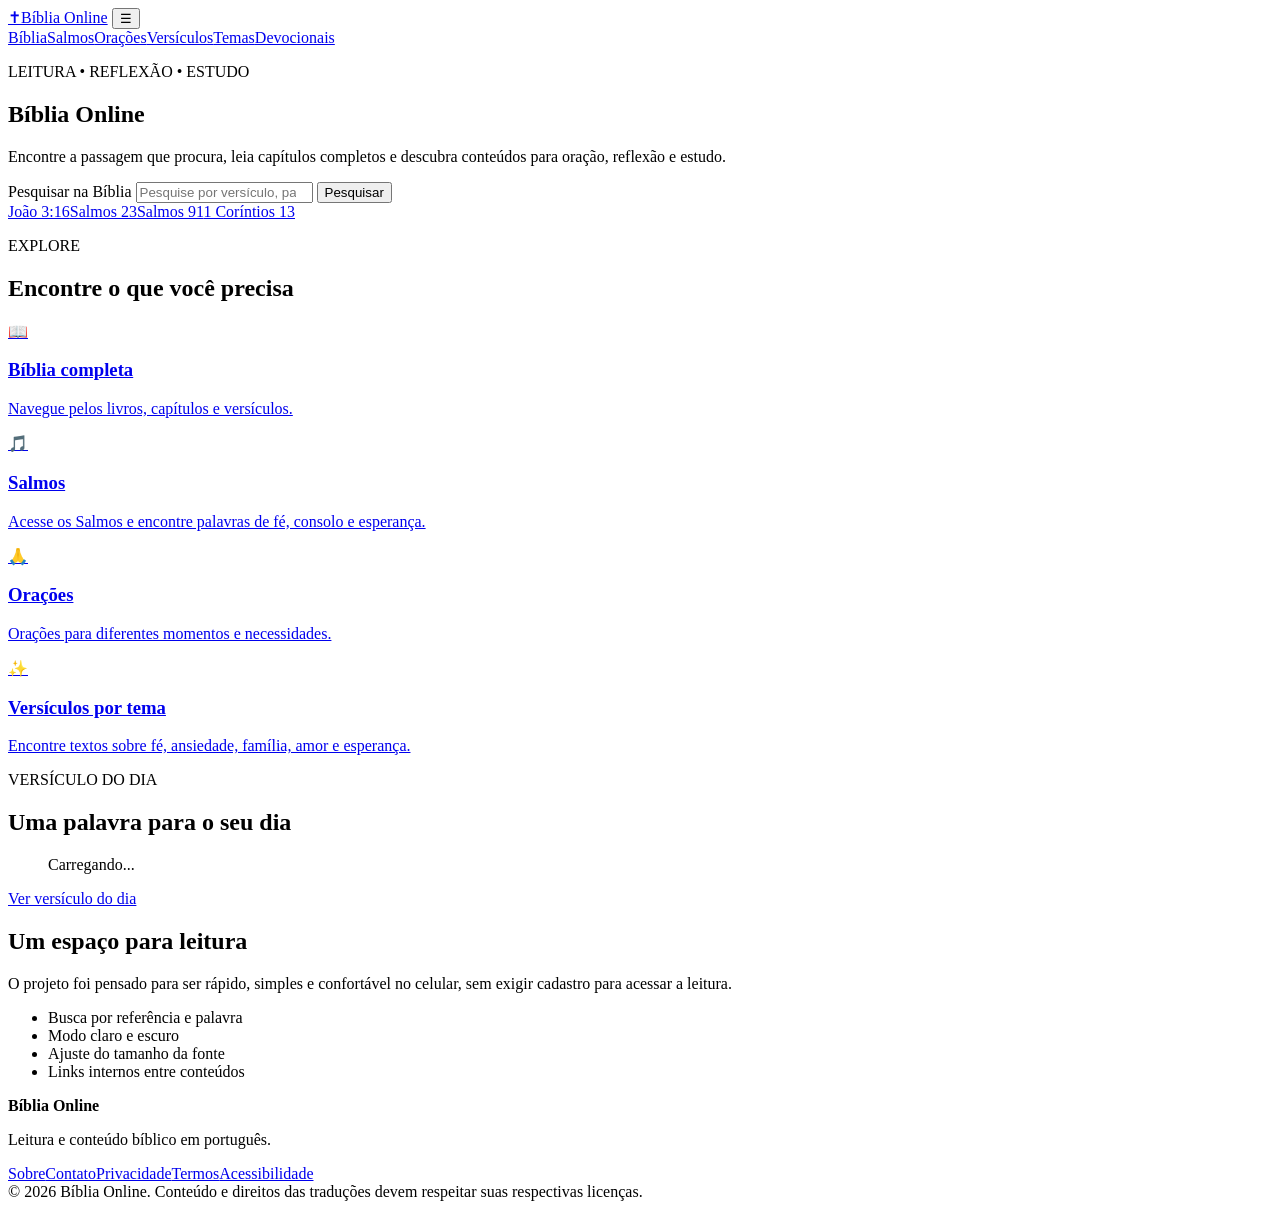
==== index.html @ 00a5a425 "feat: cria homepage otimizada para SEO" ====
<!doctype html>
<html lang="pt-BR">
<head>
  <meta charset="utf-8">
  <meta name="viewport" content="width=device-width, initial-scale=1">
  <title>Bíblia Online — Leia a Bíblia, Salmos, Orações e Versículos</title>
  <meta name="description" content="Bíblia Online gratuita em português: leia capítulos, encontre Salmos, pesquise versículos, faça buscas por temas e encontre orações e devocionais.">
  <meta name="robots" content="index,follow,max-image-preview:large">
  <link rel="canonical" href="https://biblia-online.netlify.app/">
  <meta property="og:type" content="website">
  <meta property="og:title" content="Bíblia Online">
  <meta property="og:description" content="Leia a Bíblia Online, encontre Salmos, versículos por tema, orações e estudos bíblicos.">
  <meta property="og:url" content="https://biblia-online.netlify.app/">
  <meta name="theme-color" content="#173b6d">
  <link rel="stylesheet" href="assets/css/style.css">
  <script type="application/ld+json">{
    "@context":"https://schema.org","@type":"WebSite","name":"Bíblia Online","url":"https://biblia-online.netlify.app/",
    "description":"Portal gratuito para leitura e estudo da Bíblia em português.",
    "potentialAction":{"@type":"SearchAction","target":"https://biblia-online.netlify.app/biblia.html?q={search_term_string}","query-input":"required name=search_term_string"}
  }</script>
</head>
<body>
<header class="site-header">
  <div class="container header-inner">
    <a class="brand" href="index.html"><span class="brand-mark">✝</span><span>Bíblia Online</span></a>
    <button class="menu-toggle" aria-label="Abrir menu">☰</button>
    <nav class="nav" aria-label="Navegação principal">
      <a href="biblia.html">Bíblia</a><a href="salmos.html">Salmos</a><a href="oracoes.html">Orações</a><a href="versiculos.html">Versículos</a><a href="temas.html">Temas</a><a href="devocionais.html">Devocionais</a>
    </nav>
  </div>
</header>
<main>
  <section class="hero">
    <div class="container hero-content">
      <p class="eyebrow">LEITURA • REFLEXÃO • ESTUDO</p>
      <h1>Bíblia Online</h1>
      <p class="hero-text">Encontre a passagem que procura, leia capítulos completos e descubra conteúdos para oração, reflexão e estudo.</p>
      <form class="search-box" action="biblia.html" method="get">
        <label class="sr-only" for="q">Pesquisar na Bíblia</label>
        <input id="q" name="q" type="search" placeholder="Pesquise por versículo, palavra ou referência..." autocomplete="off">
        <button type="submit">Pesquisar</button>
      </form>
      <div class="quick-links"><a href="biblia.html?ref=joao+3:16">João 3:16</a><a href="biblia.html?ref=salmos+23">Salmos 23</a><a href="biblia.html?ref=salmos+91">Salmos 91</a><a href="biblia.html?ref=1+corintios+13">1 Coríntios 13</a></div>
    </div>
  </section>
  <section class="container section">
    <div class="section-heading"><p class="eyebrow">EXPLORE</p><h2>Encontre o que você precisa</h2></div>
    <div class="cards">
      <a class="card" href="biblia.html"><span class="icon">📖</span><h3>Bíblia completa</h3><p>Navegue pelos livros, capítulos e versículos.</p></a>
      <a class="card" href="salmos.html"><span class="icon">🎵</span><h3>Salmos</h3><p>Acesse os Salmos e encontre palavras de fé, consolo e esperança.</p></a>
      <a class="card" href="oracoes.html"><span class="icon">🙏</span><h3>Orações</h3><p>Orações para diferentes momentos e necessidades.</p></a>
      <a class="card" href="versiculos.html"><span class="icon">✨</span><h3>Versículos por tema</h3><p>Encontre textos sobre fé, ansiedade, família, amor e esperança.</p></a>
    </div>
  </section>
  <section class="container section split">
    <div><p class="eyebrow">VERSÍCULO DO DIA</p><h2>Uma palavra para o seu dia</h2><blockquote id="daily-verse">Carregando...</blockquote><a class="button secondary" href="versiculo-do-dia.html">Ver versículo do dia</a></div>
    <div class="info-panel"><h2>Um espaço para leitura</h2><p>O projeto foi pensado para ser rápido, simples e confortável no celular, sem exigir cadastro para acessar a leitura.</p><ul><li>Busca por referência e palavra</li><li>Modo claro e escuro</li><li>Ajuste do tamanho da fonte</li><li>Links internos entre conteúdos</li></ul></div>
  </section>
</main>
<footer class="footer"><div class="container footer-grid"><div><strong>Bíblia Online</strong><p>Leitura e conteúdo bíblico em português.</p></div><div><a href="sobre.html">Sobre</a><a href="contato.html">Contato</a><a href="privacidade.html">Privacidade</a><a href="termos.html">Termos</a><a href="acessibilidade.html">Acessibilidade</a></div></div><div class="container footer-bottom">© 2026 Bíblia Online. Conteúdo e direitos das traduções devem respeitar suas respectivas licenças.</div></footer>
<script src="assets/js/app.js" defer></script>
</body></html>
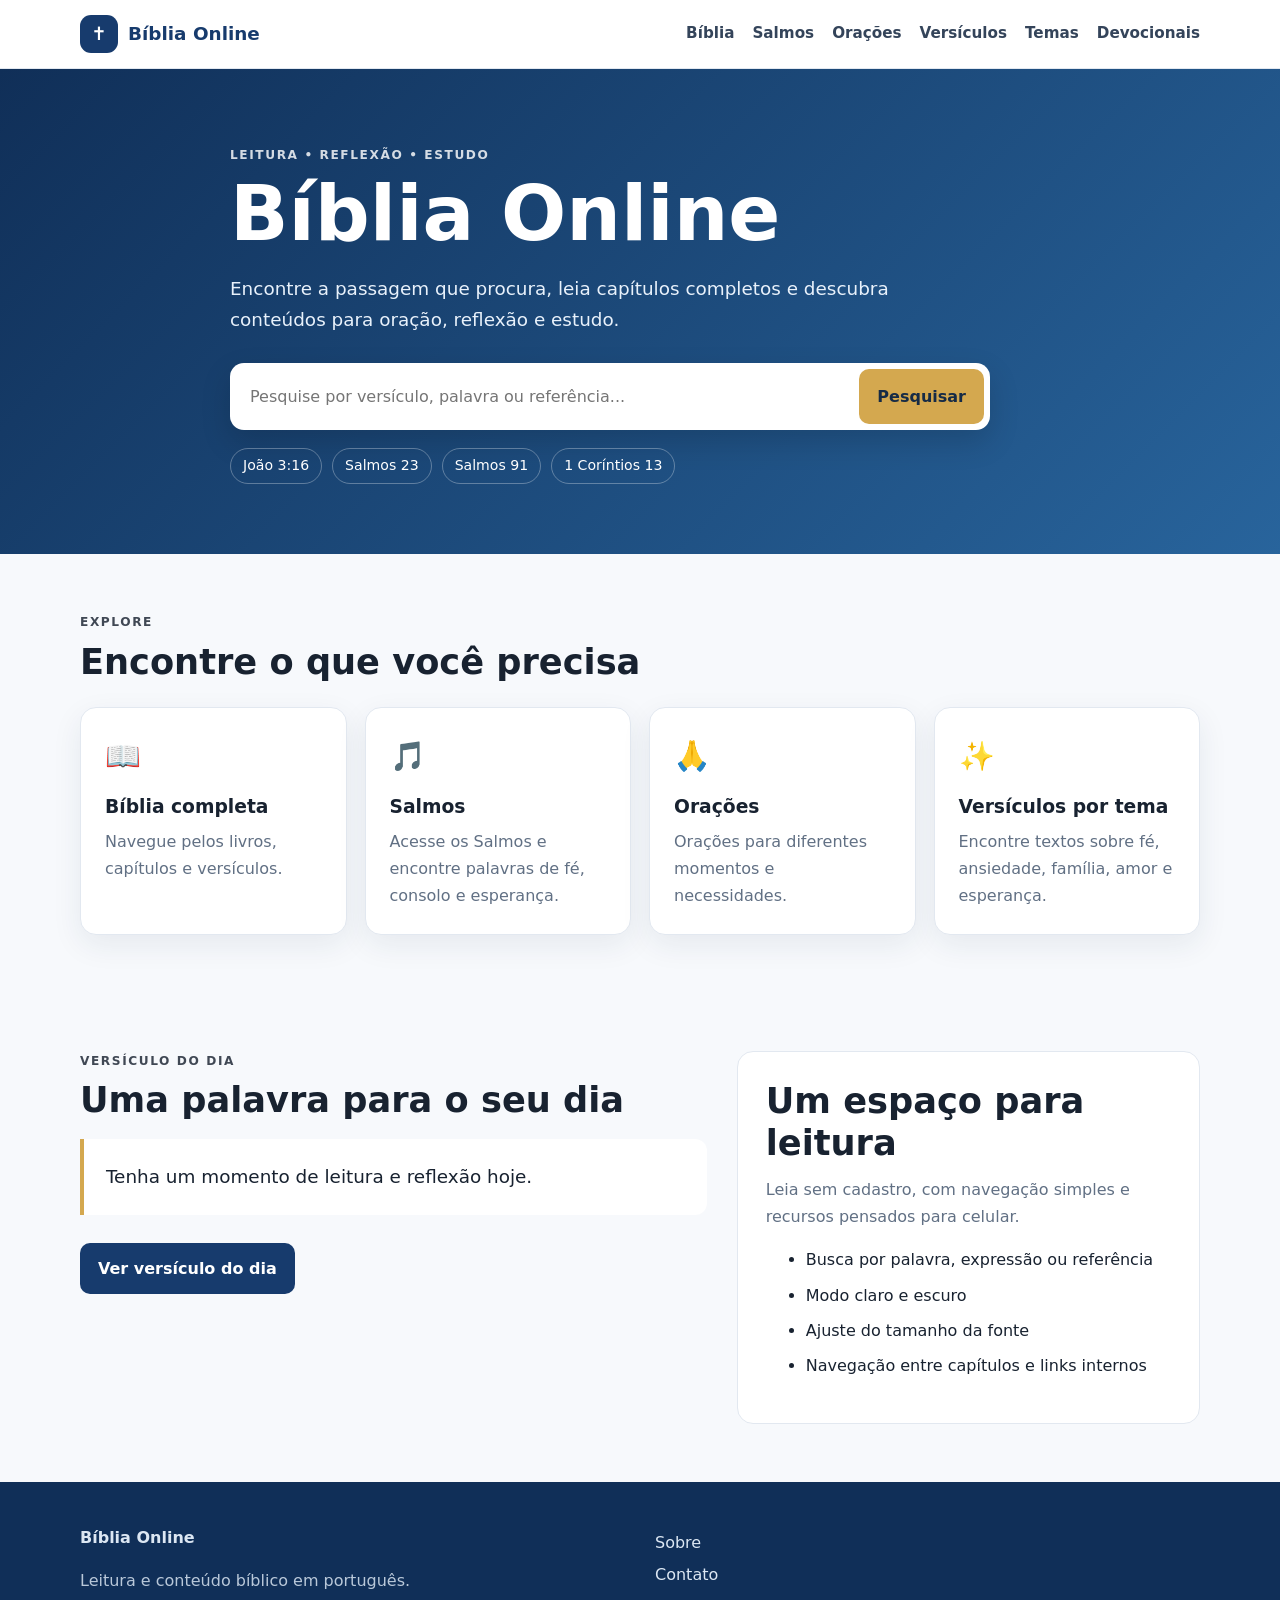
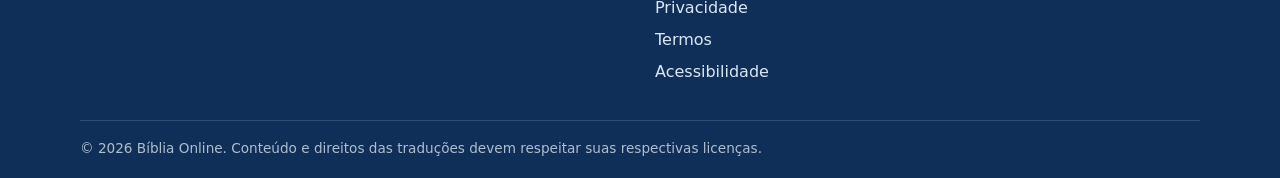
==== commit 150fec8a: "Corrige SEO da página inicial e domínio canônico" ====
--- a/index.html
+++ b/index.html
@@ -4,27 +4,23 @@
   <meta charset="utf-8">
   <meta name="viewport" content="width=device-width, initial-scale=1">
   <title>Bíblia Online — Leia a Bíblia, Salmos, Orações e Versículos</title>
-  <meta name="description" content="Bíblia Online gratuita em português: leia capítulos, encontre Salmos, pesquise versículos, faça buscas por temas e encontre orações e devocionais.">
+  <meta name="description" content="Bíblia Online gratuita em português: leia a Almeida 1911, encontre Salmos, pesquise versículos e explore orações, temas e devocionais.">
   <meta name="robots" content="index,follow,max-image-preview:large">
-  <link rel="canonical" href="https://biblia-online.netlify.app/">
+  <link rel="canonical" href="https://biblia-online.edonemanuelpreviatti2.workers.dev/">
   <meta property="og:type" content="website">
-  <meta property="og:title" content="Bíblia Online">
-  <meta property="og:description" content="Leia a Bíblia Online, encontre Salmos, versículos por tema, orações e estudos bíblicos.">
-  <meta property="og:url" content="https://biblia-online.netlify.app/">
+  <meta property="og:title" content="Bíblia Online — Leia a Bíblia, Salmos, Orações e Versículos">
+  <meta property="og:description" content="Leia a Bíblia Online, encontre Salmos, versículos por tema, orações e devocionais.">
+  <meta property="og:url" content="https://biblia-online.edonemanuelpreviatti2.workers.dev/">
   <meta name="theme-color" content="#173b6d">
   <link rel="stylesheet" href="assets/css/style.css">
-  <script type="application/ld+json">{
-    "@context":"https://schema.org","@type":"WebSite","name":"Bíblia Online","url":"https://biblia-online.netlify.app/",
-    "description":"Portal gratuito para leitura e estudo da Bíblia em português.",
-    "potentialAction":{"@type":"SearchAction","target":"https://biblia-online.netlify.app/biblia.html?q={search_term_string}","query-input":"required name=search_term_string"}
-  }</script>
+  <script type="application/ld+json">{"@context":"https://schema.org","@type":"WebSite","name":"Bíblia Online","url":"https://biblia-online.edonemanuelpreviatti2.workers.dev/","description":"Portal gratuito para leitura e estudo da Bíblia em português.","potentialAction":{"@type":"SearchAction","target":"https://biblia-online.edonemanuelpreviatti2.workers.dev/biblia.html?q={search_term_string}","query-input":"required name=search_term_string"}}</script>
 </head>
 <body>
 <header class="site-header">
   <div class="container header-inner">
-    <a class="brand" href="index.html"><span class="brand-mark">✝</span><span>Bíblia Online</span></a>
-    <button class="menu-toggle" aria-label="Abrir menu">☰</button>
-    <nav class="nav" aria-label="Navegação principal">
+    <a class="brand" href="index.html" aria-label="Bíblia Online - página inicial"><span class="brand-mark">✝</span><span>Bíblia Online</span></a>
+    <button class="menu-toggle" aria-label="Abrir menu" aria-expanded="false" aria-controls="main-nav">☰</button>
+    <nav id="main-nav" class="nav" aria-label="Navegação principal">
       <a href="biblia.html">Bíblia</a><a href="salmos.html">Salmos</a><a href="oracoes.html">Orações</a><a href="versiculos.html">Versículos</a><a href="temas.html">Temas</a><a href="devocionais.html">Devocionais</a>
     </nav>
   </div>
@@ -40,7 +36,7 @@
         <input id="q" name="q" type="search" placeholder="Pesquise por versículo, palavra ou referência..." autocomplete="off">
         <button type="submit">Pesquisar</button>
       </form>
-      <div class="quick-links"><a href="biblia.html?ref=joao+3:16">João 3:16</a><a href="biblia.html?ref=salmos+23">Salmos 23</a><a href="biblia.html?ref=salmos+91">Salmos 91</a><a href="biblia.html?ref=1+corintios+13">1 Coríntios 13</a></div>
+      <div class="quick-links" aria-label="Passagens populares"><a href="biblia.html?ref=João+3:16">João 3:16</a><a href="biblia.html?ref=Salmos+23">Salmos 23</a><a href="biblia.html?ref=Salmos+91">Salmos 91</a><a href="biblia.html?ref=1+Coríntios+13">1 Coríntios 13</a></div>
     </div>
   </section>
   <section class="container section">
@@ -54,9 +50,10 @@
   </section>
   <section class="container section split">
     <div><p class="eyebrow">VERSÍCULO DO DIA</p><h2>Uma palavra para o seu dia</h2><blockquote id="daily-verse">Carregando...</blockquote><a class="button secondary" href="versiculo-do-dia.html">Ver versículo do dia</a></div>
-    <div class="info-panel"><h2>Um espaço para leitura</h2><p>O projeto foi pensado para ser rápido, simples e confortável no celular, sem exigir cadastro para acessar a leitura.</p><ul><li>Busca por referência e palavra</li><li>Modo claro e escuro</li><li>Ajuste do tamanho da fonte</li><li>Links internos entre conteúdos</li></ul></div>
+    <div class="info-panel"><h2>Um espaço para leitura</h2><p>Leia sem cadastro, com navegação simples e recursos pensados para celular.</p><ul><li>Busca por palavra, expressão ou referência</li><li>Modo claro e escuro</li><li>Ajuste do tamanho da fonte</li><li>Navegação entre capítulos e links internos</li></ul></div>
   </section>
 </main>
 <footer class="footer"><div class="container footer-grid"><div><strong>Bíblia Online</strong><p>Leitura e conteúdo bíblico em português.</p></div><div><a href="sobre.html">Sobre</a><a href="contato.html">Contato</a><a href="privacidade.html">Privacidade</a><a href="termos.html">Termos</a><a href="acessibilidade.html">Acessibilidade</a></div></div><div class="container footer-bottom">© 2026 Bíblia Online. Conteúdo e direitos das traduções devem respeitar suas respectivas licenças.</div></footer>
 <script src="assets/js/app.js" defer></script>
-</body></html>+</body>
+</html>
--- a/assets/css/style.css
+++ b/assets/css/style.css
@@ -0,0 +1 @@
+:root{--primary:#173b6d;--primary-2:#285b95;--accent:#d4a84f;--bg:#f7f9fc;--surface:#fff;--text:#182230;--muted:#617084;--border:#e2e8f0;--shadow:0 10px 30px rgba(20,45,80,.08);--reader-size:1;font-family:system-ui,-apple-system,BlinkMacSystemFont,"Segoe UI",sans-serif}*{box-sizing:border-box}html{scroll-behavior:smooth}body{margin:0;background:var(--bg);color:var(--text);line-height:1.7}a{color:var(--primary-2);text-decoration:none}a:hover{text-decoration:underline}button,input,select{font:inherit}.container{width:min(1120px,calc(100% - 32px));margin:auto}.site-header{position:sticky;top:0;z-index:20;background:rgba(255,255,255,.96);border-bottom:1px solid var(--border);backdrop-filter:blur(10px)}.header-inner{min-height:68px;display:flex;align-items:center;justify-content:space-between;gap:24px}.brand{display:flex;align-items:center;gap:10px;font-weight:800;color:var(--primary);font-size:1.15rem}.brand:hover{text-decoration:none}.brand-mark{display:grid;place-items:center;width:38px;height:38px;border-radius:11px;background:var(--primary);color:#fff}.nav{display:flex;align-items:center;gap:18px;font-size:.95rem}.nav a{color:#34445a;font-weight:600}.menu-toggle{display:none;border:0;background:none;font-size:1.5rem;cursor:pointer}.hero{background:linear-gradient(135deg,#102f58,#28649c);color:#fff;padding:76px 0 70px}.hero-content{max-width:820px}.eyebrow{font-size:.76rem;letter-spacing:.13em;font-weight:800;margin:0 0 8px;opacity:.82}.hero h1{font-size:clamp(2.5rem,7vw,4.8rem);line-height:1.05;margin:0 0 18px}.hero-text{font-size:1.15rem;max-width:680px;color:#e8f1fb}.search-box{display:flex;max-width:760px;margin-top:28px;background:#fff;padding:6px;border-radius:14px;box-shadow:0 12px 30px rgba(0,0,0,.15)}.search-box input{flex:1;border:0;outline:0;padding:14px;font-size:1rem;min-width:0}.search-box button,.button{border:0;border-radius:10px;background:var(--accent);color:#162b46;font-weight:800;padding:12px 18px;cursor:pointer}.quick-links{display:flex;flex-wrap:wrap;gap:10px;margin-top:18px}.quick-links a{color:#fff;border:1px solid rgba(255,255,255,.3);border-radius:999px;padding:5px 12px;font-size:.88rem}.section{padding:58px 0}.section-heading{margin-bottom:24px}.section h2{font-size:clamp(1.6rem,3vw,2.2rem);line-height:1.2;margin:0 0 12px}.cards{display:grid;grid-template-columns:repeat(4,1fr);gap:18px}.card{background:var(--surface);border:1px solid var(--border);border-radius:16px;padding:24px;box-shadow:var(--shadow);color:var(--text);transition:transform .2s,box-shadow .2s}.card:hover{transform:translateY(-3px);text-decoration:none;box-shadow:0 14px 35px rgba(20,45,80,.12)}.icon{font-size:1.8rem}.card h3{margin:10px 0 5px}.card p,.info-panel p{color:var(--muted);margin:0}.split{display:grid;grid-template-columns:1.15fr .85fr;gap:30px;align-items:start}.split blockquote{margin:18px 0;padding:22px;border-left:4px solid var(--accent);background:var(--surface);border-radius:0 12px 12px 0;font-size:1.15rem}.button{display:inline-block;margin-top:10px}.button.secondary{background:var(--primary);color:#fff}.info-panel{background:var(--surface);border:1px solid var(--border);padding:28px;border-radius:16px}.info-panel li{margin:8px 0}.footer{background:#102f58;color:#dce7f3;padding:42px 0 18px}.footer a{display:block;color:#dce7f3;margin:5px 0}.footer-grid{display:grid;grid-template-columns:1fr 1fr;gap:30px}.footer p{color:#b9c8d9}.footer-bottom{border-top:1px solid rgba(255,255,255,.15);margin-top:30px;padding-top:16px;font-size:.85rem;color:#aebed0}.sr-only{position:absolute;width:1px;height:1px;padding:0;margin:-1px;overflow:hidden;clip:rect(0,0,0,0);white-space:nowrap;border:0}.reader{background:var(--surface);border:1px solid var(--border);border-radius:16px;padding:26px;box-shadow:var(--shadow);font-size:calc(1rem * var(--reader-size))}.reader-heading{display:flex;justify-content:space-between;align-items:flex-start;gap:20px}.reader-heading h2{margin-bottom:4px}.reader-actions{display:flex;gap:6px;flex-wrap:wrap}.small-button{border:1px solid var(--border);background:var(--surface);color:var(--text);border-radius:9px;padding:8px 10px;cursor:pointer}.reader-nav{display:flex;align-items:center;justify-content:space-between;gap:12px;margin:22px 0;padding:12px 0;border-top:1px solid var(--border);border-bottom:1px solid var(--border);font-weight:700}.reader-nav .button{margin:0;padding:8px 12px;font-size:.9rem}.verse{position:relative;padding:12px 34px 12px 0;margin:0;border-bottom:1px solid var(--border)}.verse-number{display:inline-flex;width:28px;height:28px;align-items:center;justify-content:center;border-radius:50%;background:#edf3fa;color:var(--primary);font-weight:800;font-size:.8rem;margin-right:8px}.copy-verse{position:absolute;right:0;top:13px;border:0;background:transparent;color:var(--muted);cursor:pointer;padding:4px}.copy-verse:hover{color:var(--primary)}.toolbar{display:flex;flex-wrap:wrap;gap:10px;margin:16px 0}.toolbar select,.toolbar input,.toolbar button{padding:10px;border:1px solid var(--border);border-radius:9px;background:var(--surface);color:var(--text)}.toolbar select{min-width:210px}.loading{color:var(--muted);padding:30px 0}.muted{color:var(--muted)}.notice{padding:14px 16px;border-radius:10px;background:#fff8e6;border:1px solid #f0d68c;color:#5c4a1b;margin:18px 0}.search-results{margin-top:4px}.search-result{display:block;background:var(--surface);border:1px solid var(--border);border-radius:12px;padding:14px 16px;margin:10px 0;color:var(--text)}.search-result:hover{text-decoration:none;border-color:var(--primary-2)}.search-result strong{display:block;color:var(--primary);margin-bottom:4px}.search-result span{display:block;color:var(--muted)}:focus-visible{outline:3px solid #d4a84f;outline-offset:2px}.dark{--bg:#101722;--surface:#182331;--text:#e8edf4;--muted:#aebaca;--border:#2c3a4b;--primary:#83b5ef;--primary-2:#9bc7fa;--shadow:0 10px 30px rgba(0,0,0,.25)}.dark .site-header{background:rgba(16,23,34,.96)}.dark .nav a{color:#dbe6f3}.dark .brand{color:#9bc7fa}.dark .split blockquote{background:var(--surface)}.dark .verse-number{background:#26384c;color:#b9d7f8}.dark .notice{background:#332d1d;border-color:#66552c;color:#f1dda2}@media(max-width:850px){.cards{grid-template-columns:repeat(2,1fr)}.split{grid-template-columns:1fr}.nav{display:none}.menu-toggle{display:block}.nav.open{position:absolute;left:0;right:0;top:68px;display:flex;flex-direction:column;align-items:stretch;background:var(--surface);padding:14px 20px;border-bottom:1px solid var(--border)}.nav.open a{padding:8px}.header-inner{position:relative}.reader-heading{flex-direction:column}.reader-actions{width:100%}}@media(max-width:520px){.cards{grid-template-columns:1fr}.search-box{flex-direction:column;background:transparent;padding:0;gap:8px}.search-box input,.search-box button{border-radius:10px}.hero{padding:55px 0}.section{padding:42px 0}.footer-grid{grid-template-columns:1fr}.reader{padding:18px}.reader-nav{font-size:.85rem}.reader-nav .button{padding:7px 9px}.toolbar select,.toolbar input,.toolbar button{width:100%}}
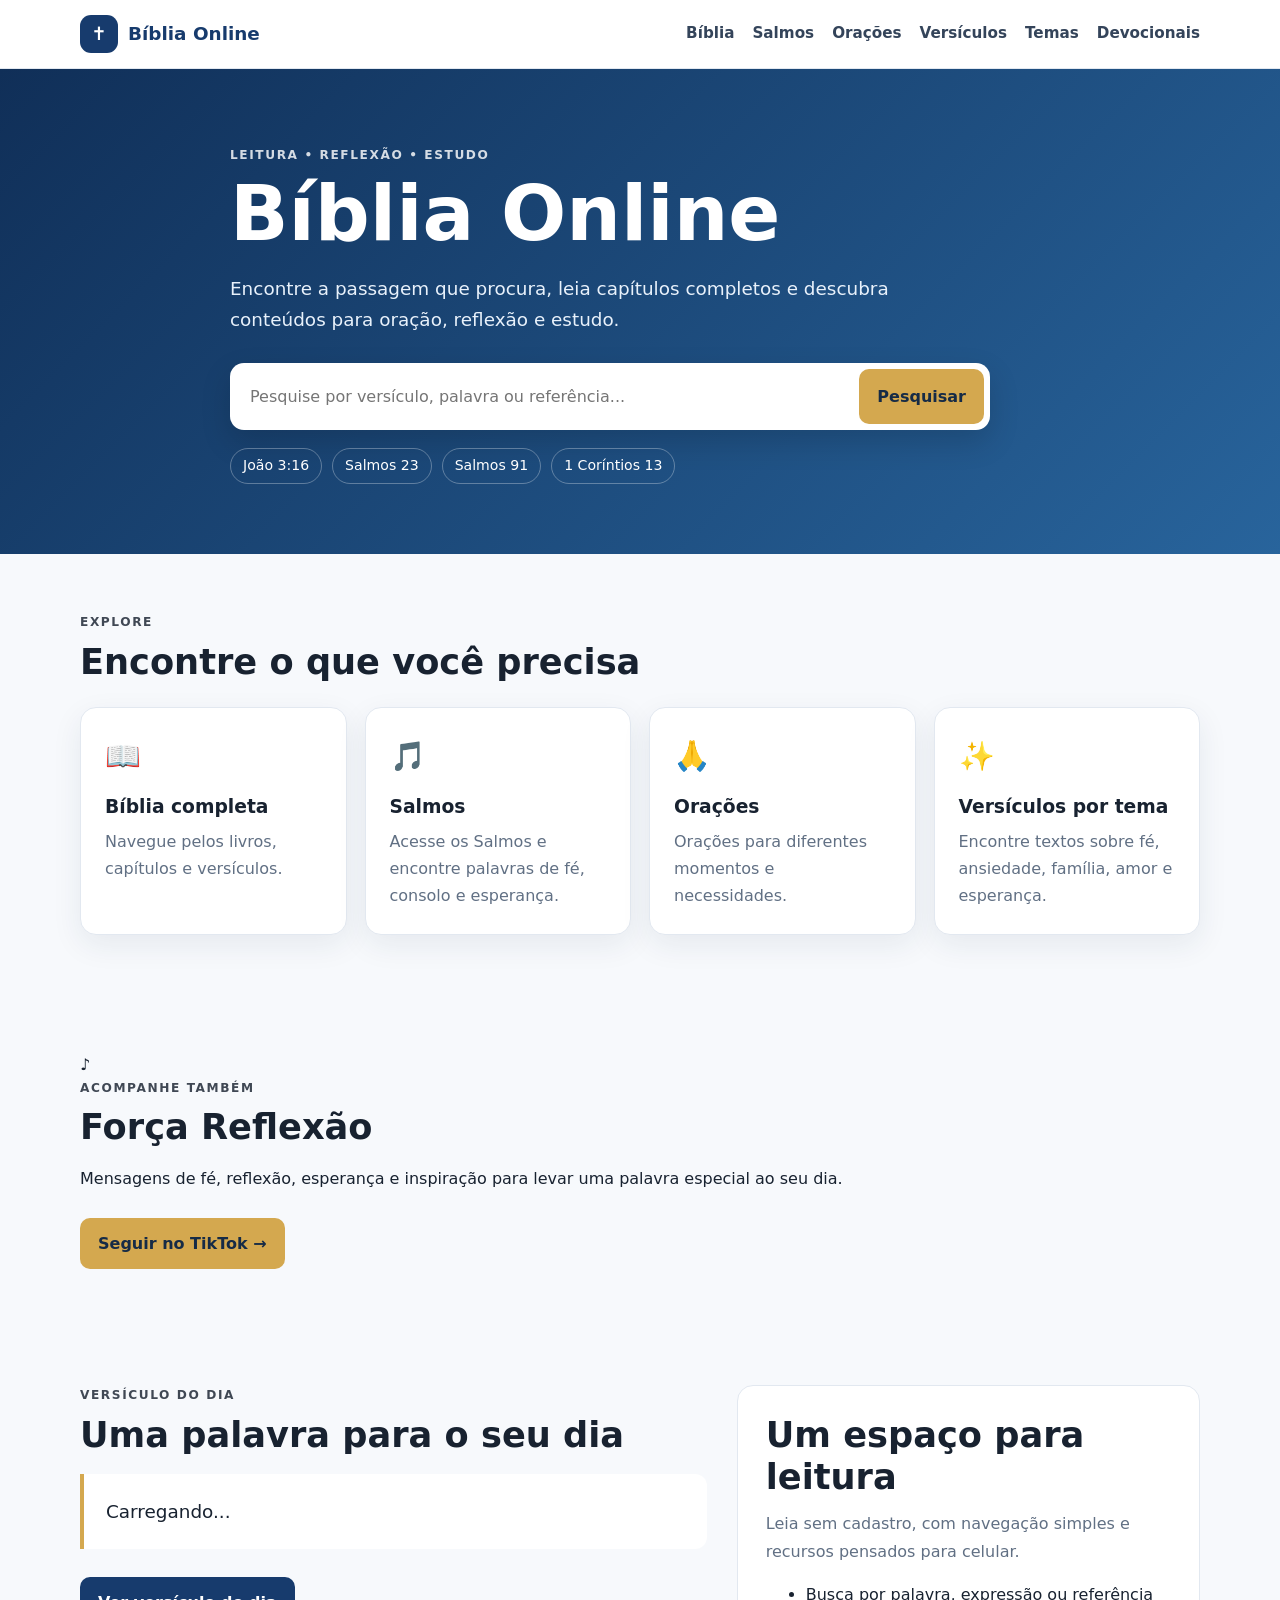
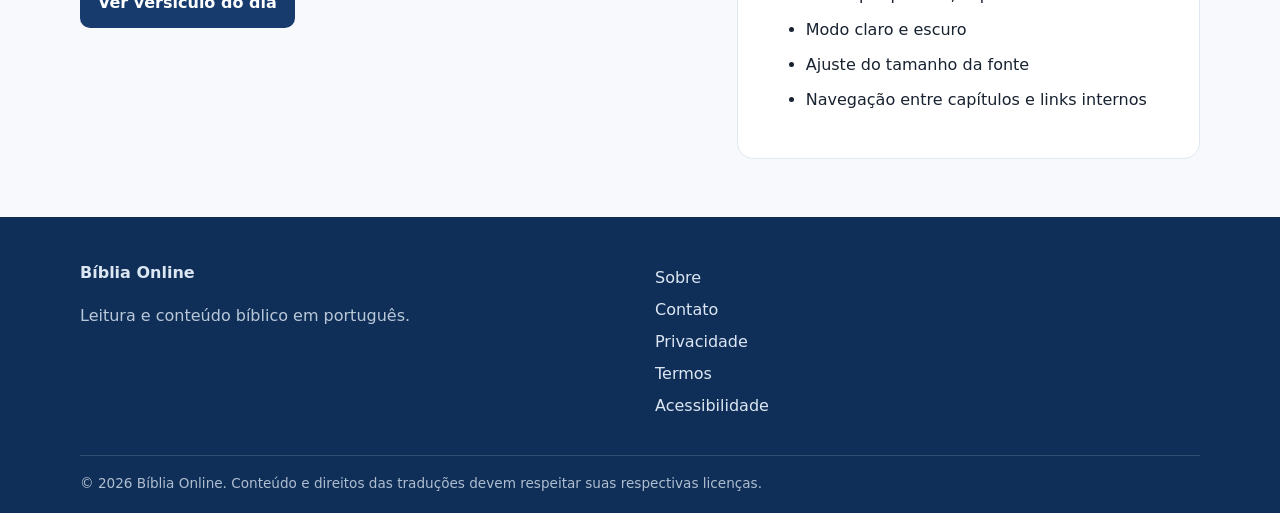
==== commit 810132a6: "Adicionar chamada para o canal Força Reflexão na página inicial" ====
--- a/index.html
+++ b/index.html
@@ -48,6 +48,17 @@
       <a class="card" href="versiculos.html"><span class="icon">✨</span><h3>Versículos por tema</h3><p>Encontre textos sobre fé, ansiedade, família, amor e esperança.</p></a>
     </div>
   </section>
+  <section class="container section social-callout" aria-labelledby="forca-reflexao-title">
+    <div class="social-callout-content">
+      <div class="social-icon" aria-hidden="true">♪</div>
+      <div>
+        <p class="eyebrow">ACOMPANHE TAMBÉM</p>
+        <h2 id="forca-reflexao-title">Força Reflexão</h2>
+        <p>Mensagens de fé, reflexão, esperança e inspiração para levar uma palavra especial ao seu dia.</p>
+      </div>
+      <a class="button social-button" href="https://www.tiktok.com/@forcareflexao?_r=1&_t=ZS-99o1wGjsvrw" target="_blank" rel="noopener noreferrer" aria-label="Abrir o TikTok do Força Reflexão">Seguir no TikTok →</a>
+    </div>
+  </section>
   <section class="container section split">
     <div><p class="eyebrow">VERSÍCULO DO DIA</p><h2>Uma palavra para o seu dia</h2><blockquote id="daily-verse">Carregando...</blockquote><a class="button secondary" href="versiculo-do-dia.html">Ver versículo do dia</a></div>
     <div class="info-panel"><h2>Um espaço para leitura</h2><p>Leia sem cadastro, com navegação simples e recursos pensados para celular.</p><ul><li>Busca por palavra, expressão ou referência</li><li>Modo claro e escuro</li><li>Ajuste do tamanho da fonte</li><li>Navegação entre capítulos e links internos</li></ul></div>
--- a/assets/css/style.css
+++ b/assets/css/style.css
@@ -1 +1 @@
-:root{--primary:#173b6d;--primary-2:#285b95;--accent:#d4a84f;--bg:#f7f9fc;--surface:#fff;--text:#182230;--muted:#617084;--border:#e2e8f0;--shadow:0 10px 30px rgba(20,45,80,.08);--reader-size:1;font-family:system-ui,-apple-system,BlinkMacSystemFont,"Segoe UI",sans-serif}*{box-sizing:border-box}html{scroll-behavior:smooth}body{margin:0;background:var(--bg);color:var(--text);line-height:1.7}a{color:var(--primary-2);text-decoration:none}a:hover{text-decoration:underline}button,input,select{font:inherit}.container{width:min(1120px,calc(100% - 32px));margin:auto}.site-header{position:sticky;top:0;z-index:20;background:rgba(255,255,255,.96);border-bottom:1px solid var(--border);backdrop-filter:blur(10px)}.header-inner{min-height:68px;display:flex;align-items:center;justify-content:space-between;gap:24px}.brand{display:flex;align-items:center;gap:10px;font-weight:800;color:var(--primary);font-size:1.15rem}.brand:hover{text-decoration:none}.brand-mark{display:grid;place-items:center;width:38px;height:38px;border-radius:11px;background:var(--primary);color:#fff}.nav{display:flex;align-items:center;gap:18px;font-size:.95rem}.nav a{color:#34445a;font-weight:600}.menu-toggle{display:none;border:0;background:none;font-size:1.5rem;cursor:pointer}.hero{background:linear-gradient(135deg,#102f58,#28649c);color:#fff;padding:76px 0 70px}.hero-content{max-width:820px}.eyebrow{font-size:.76rem;letter-spacing:.13em;font-weight:800;margin:0 0 8px;opacity:.82}.hero h1{font-size:clamp(2.5rem,7vw,4.8rem);line-height:1.05;margin:0 0 18px}.hero-text{font-size:1.15rem;max-width:680px;color:#e8f1fb}.search-box{display:flex;max-width:760px;margin-top:28px;background:#fff;padding:6px;border-radius:14px;box-shadow:0 12px 30px rgba(0,0,0,.15)}.search-box input{flex:1;border:0;outline:0;padding:14px;font-size:1rem;min-width:0}.search-box button,.button{border:0;border-radius:10px;background:var(--accent);color:#162b46;font-weight:800;padding:12px 18px;cursor:pointer}.quick-links{display:flex;flex-wrap:wrap;gap:10px;margin-top:18px}.quick-links a{color:#fff;border:1px solid rgba(255,255,255,.3);border-radius:999px;padding:5px 12px;font-size:.88rem}.section{padding:58px 0}.section-heading{margin-bottom:24px}.section h2{font-size:clamp(1.6rem,3vw,2.2rem);line-height:1.2;margin:0 0 12px}.cards{display:grid;grid-template-columns:repeat(4,1fr);gap:18px}.card{background:var(--surface);border:1px solid var(--border);border-radius:16px;padding:24px;box-shadow:var(--shadow);color:var(--text);transition:transform .2s,box-shadow .2s}.card:hover{transform:translateY(-3px);text-decoration:none;box-shadow:0 14px 35px rgba(20,45,80,.12)}.icon{font-size:1.8rem}.card h3{margin:10px 0 5px}.card p,.info-panel p{color:var(--muted);margin:0}.split{display:grid;grid-template-columns:1.15fr .85fr;gap:30px;align-items:start}.split blockquote{margin:18px 0;padding:22px;border-left:4px solid var(--accent);background:var(--surface);border-radius:0 12px 12px 0;font-size:1.15rem}.button{display:inline-block;margin-top:10px}.button.secondary{background:var(--primary);color:#fff}.info-panel{background:var(--surface);border:1px solid var(--border);padding:28px;border-radius:16px}.info-panel li{margin:8px 0}.footer{background:#102f58;color:#dce7f3;padding:42px 0 18px}.footer a{display:block;color:#dce7f3;margin:5px 0}.footer-grid{display:grid;grid-template-columns:1fr 1fr;gap:30px}.footer p{color:#b9c8d9}.footer-bottom{border-top:1px solid rgba(255,255,255,.15);margin-top:30px;padding-top:16px;font-size:.85rem;color:#aebed0}.sr-only{position:absolute;width:1px;height:1px;padding:0;margin:-1px;overflow:hidden;clip:rect(0,0,0,0);white-space:nowrap;border:0}.reader{background:var(--surface);border:1px solid var(--border);border-radius:16px;padding:26px;box-shadow:var(--shadow);font-size:calc(1rem * var(--reader-size))}.reader-heading{display:flex;justify-content:space-between;align-items:flex-start;gap:20px}.reader-heading h2{margin-bottom:4px}.reader-actions{display:flex;gap:6px;flex-wrap:wrap}.small-button{border:1px solid var(--border);background:var(--surface);color:var(--text);border-radius:9px;padding:8px 10px;cursor:pointer}.reader-nav{display:flex;align-items:center;justify-content:space-between;gap:12px;margin:22px 0;padding:12px 0;border-top:1px solid var(--border);border-bottom:1px solid var(--border);font-weight:700}.reader-nav .button{margin:0;padding:8px 12px;font-size:.9rem}.verse{position:relative;padding:12px 34px 12px 0;margin:0;border-bottom:1px solid var(--border)}.verse-number{display:inline-flex;width:28px;height:28px;align-items:center;justify-content:center;border-radius:50%;background:#edf3fa;color:var(--primary);font-weight:800;font-size:.8rem;margin-right:8px}.copy-verse{position:absolute;right:0;top:13px;border:0;background:transparent;color:var(--muted);cursor:pointer;padding:4px}.copy-verse:hover{color:var(--primary)}.toolbar{display:flex;flex-wrap:wrap;gap:10px;margin:16px 0}.toolbar select,.toolbar input,.toolbar button{padding:10px;border:1px solid var(--border);border-radius:9px;background:var(--surface);color:var(--text)}.toolbar select{min-width:210px}.loading{color:var(--muted);padding:30px 0}.muted{color:var(--muted)}.notice{padding:14px 16px;border-radius:10px;background:#fff8e6;border:1px solid #f0d68c;color:#5c4a1b;margin:18px 0}.search-results{margin-top:4px}.search-result{display:block;background:var(--surface);border:1px solid var(--border);border-radius:12px;padding:14px 16px;margin:10px 0;color:var(--text)}.search-result:hover{text-decoration:none;border-color:var(--primary-2)}.search-result strong{display:block;color:var(--primary);margin-bottom:4px}.search-result span{display:block;color:var(--muted)}:focus-visible{outline:3px solid #d4a84f;outline-offset:2px}.dark{--bg:#101722;--surface:#182331;--text:#e8edf4;--muted:#aebaca;--border:#2c3a4b;--primary:#83b5ef;--primary-2:#9bc7fa;--shadow:0 10px 30px rgba(0,0,0,.25)}.dark .site-header{background:rgba(16,23,34,.96)}.dark .nav a{color:#dbe6f3}.dark .brand{color:#9bc7fa}.dark .split blockquote{background:var(--surface)}.dark .verse-number{background:#26384c;color:#b9d7f8}.dark .notice{background:#332d1d;border-color:#66552c;color:#f1dda2}@media(max-width:850px){.cards{grid-template-columns:repeat(2,1fr)}.split{grid-template-columns:1fr}.nav{display:none}.menu-toggle{display:block}.nav.open{position:absolute;left:0;right:0;top:68px;display:flex;flex-direction:column;align-items:stretch;background:var(--surface);padding:14px 20px;border-bottom:1px solid var(--border)}.nav.open a{padding:8px}.header-inner{position:relative}.reader-heading{flex-direction:column}.reader-actions{width:100%}}@media(max-width:520px){.cards{grid-template-columns:1fr}.search-box{flex-direction:column;background:transparent;padding:0;gap:8px}.search-box input,.search-box button{border-radius:10px}.hero{padding:55px 0}.section{padding:42px 0}.footer-grid{grid-template-columns:1fr}.reader{padding:18px}.reader-nav{font-size:.85rem}.reader-nav .button{padding:7px 9px}.toolbar select,.toolbar input,.toolbar button{width:100%}}+:root{--primary:#173b6d;--primary-2:#285b95;--accent:#d4a84f;--bg:#f7f9fc;--surface:#fff;--text:#182230;--muted:#617084;--border:#e2e8f0;--shadow:0 10px 30px rgba(20,45,80,.08);--reader-size:1;font-family:system-ui,-apple-system,BlinkMacSystemFont,"Segoe UI",sans-serif}*{box-sizing:border-box}html{scroll-behavior:smooth}body{margin:0;background:var(--bg);color:var(--text);line-height:1.7}a{color:var(--primary-2);text-decoration:none}a:hover{text-decoration:underline}button,input,select{font:inherit}.container{width:min(1120px,calc(100% - 32px));margin:auto}.site-header{position:sticky;top:0;z-index:20;background:rgba(255,255,255,.96);border-bottom:1px solid var(--border);backdrop-filter:blur(10px)}.header-inner{min-height:68px;display:flex;align-items:center;justify-content:space-between;gap:24px}.brand{display:flex;align-items:center;gap:10px;font-weight:800;color:var(--primary);font-size:1.15rem}.brand:hover{text-decoration:none}.brand-mark{display:grid;place-items:center;width:38px;height:38px;border-radius:11px;background:var(--primary);color:#fff}.nav{display:flex;align-items:center;gap:18px;font-size:.95rem}.nav a{color:#34445a;font-weight:600}.menu-toggle{display:none;border:0;background:none;font-size:1.5rem;cursor:pointer}.hero{background:linear-gradient(135deg,#102f58,#28649c);color:#fff;padding:76px 0 70px}.hero-content{max-width:820px}.eyebrow{font-size:.76rem;letter-spacing:.13em;font-weight:800;margin:0 0 8px;opacity:.82}.hero h1{font-size:clamp(2.5rem,7vw,4.8rem);line-height:1.05;margin:0 0 18px}.hero-text{font-size:1.15rem;max-width:680px;color:#e8f1fb}.search-box{display:flex;max-width:760px;margin-top:28px;background:#fff;padding:6px;border-radius:14px;box-shadow:0 12px 30px rgba(0,0,0,.15)}.search-box input{flex:1;border:0;outline:0;padding:14px;font-size:1rem;min-width:0}.search-box button,.button{border:0;border-radius:10px;background:var(--accent);color:#162b46;font-weight:800;padding:12px 18px;cursor:pointer}.quick-links{display:flex;flex-wrap:wrap;gap:10px;margin-top:18px}.quick-links a{color:#fff;border:1px solid rgba(255,255,255,.3);border-radius:999px;padding:5px 12px;font-size:.88rem}.section{padding:58px 0}.section-heading{margin-bottom:24px}.section h2{font-size:clamp(1.6rem,3vw,2.2rem);line-height:1.2;margin:0 0 12px}.cards{display:grid;grid-template-columns:repeat(4,1fr);gap:18px}.card{background:var(--surface);border:1px solid var(--border);border-radius:16px;padding:24px;box-shadow:var(--shadow);color:var(--text);transition:transform .2s,box-shadow .2s}.card:hover{transform:translateY(-3px);text-decoration:none;box-shadow:0 14px 35px rgba(20,45,80,.12)}.icon{font-size:1.8rem}.card h2,.card h3{margin:10px 0 5px}.card p,.info-panel p{color:var(--muted);margin:0}.split{display:grid;grid-template-columns:1.15fr .85fr;gap:30px;align-items:start}.split blockquote{margin:18px 0;padding:22px;border-left:4px solid var(--accent);background:var(--surface);border-radius:0 12px 12px 0;font-size:1.15rem}.button{display:inline-block;margin-top:10px}.button.secondary{background:var(--primary);color:#fff}.info-panel{background:var(--surface);border:1px solid var(--border);padding:28px;border-radius:16px}.info-panel li{margin:8px 0}.footer{background:#102f58;color:#dce7f3;padding:42px 0 18px}.footer a{display:block;color:#dce7f3;margin:5px 0}.footer-grid{display:grid;grid-template-columns:1fr 1fr;gap:30px}.footer p{color:#b9c8d9}.footer-bottom{border-top:1px solid rgba(255,255,255,.15);margin-top:30px;padding-top:16px;font-size:.85rem;color:#aebed0}.sr-only{position:absolute;width:1px;height:1px;padding:0;margin:-1px;overflow:hidden;clip:rect(0,0,0,0);white-space:nowrap;border:0}.reader{background:var(--surface);border:1px solid var(--border);border-radius:16px;padding:26px;box-shadow:var(--shadow);font-size:calc(1rem * var(--reader-size))}.reader-heading{display:flex;justify-content:space-between;align-items:flex-start;gap:20px}.reader-heading h2{margin-bottom:4px}.reader-actions{display:flex;gap:6px;flex-wrap:wrap}.small-button{border:1px solid var(--border);background:var(--surface);color:var(--text);border-radius:9px;padding:8px 10px;cursor:pointer}.reader-nav{display:flex;align-items:center;justify-content:space-between;gap:12px;margin:22px 0;padding:12px 0;border-top:1px solid var(--border);border-bottom:1px solid var(--border);font-weight:700}.reader-nav .button{margin:0;padding:8px 12px;font-size:.9rem}.verse{position:relative;padding:12px 34px 12px 0;margin:0;border-bottom:1px solid var(--border)}.verse-number{display:inline-flex;width:28px;height:28px;align-items:center;justify-content:center;border-radius:50%;background:#edf3fa;color:var(--primary);font-weight:800;font-size:.8rem;margin-right:8px}.copy-verse{position:absolute;right:0;top:13px;border:0;background:transparent;color:var(--muted);cursor:pointer;padding:4px}.copy-verse:hover{color:var(--primary)}.toolbar{display:flex;flex-wrap:wrap;gap:10px;margin:16px 0}.toolbar select,.toolbar input,.toolbar button{padding:10px;border:1px solid var(--border);border-radius:9px;background:var(--surface);color:var(--text)}.toolbar select{min-width:210px}.loading{color:var(--muted);padding:30px 0}.loading-state{min-height:180px;display:flex;align-items:center;justify-content:center;gap:14px;text-align:left;color:var(--primary)}.loading-state p{margin:3px 0 0;color:var(--muted);font-size:.92rem}.loading-spinner{width:24px;height:24px;border:3px solid var(--border);border-top-color:var(--primary);border-radius:50%;animation:spin .8s linear infinite;flex:0 0 auto}@keyframes spin{to{transform:rotate(360deg)}}.notice{padding:14px 16px;border-radius:10px;background:#fff8e6;border:1px solid #f0d68c;color:#5c4a1b;margin:18px 0}.search-results{margin-top:4px}.search-result{display:block;background:var(--surface);border:1px solid var(--border);border-radius:12px;padding:14px 16px;margin:10px 0;color:var(--text)}.search-result:hover{text-decoration:none;border-color:var(--primary-2)}.search-result strong{display:block;color:var(--primary);margin-bottom:4px}.search-result span{display:block;color:var(--muted)}:focus-visible{outline:3px solid #d4a84f;outline-offset:2px}.dark{--bg:#101722;--surface:#182331;--text:#e8edf4;--muted:#aebaca;--border:#2c3a4b;--primary:#83b5ef;--primary-2:#9bc7fa;--shadow:0 10px 30px rgba(0,0,0,.25)}.dark .site-header{background:rgba(16,23,34,.96)}.dark .nav a{color:#dbe6f3}.dark .brand{color:#9bc7fa}.dark .split blockquote{background:var(--surface)}.dark .verse-number{background:#26384c;color:#b9d7f8}.dark .notice{background:#332d1d;border-color:#66552c;color:#f1dda2}@media(max-width:850px){.cards{grid-template-columns:repeat(2,1fr)}.split{grid-template-columns:1fr}.nav{display:none}.menu-toggle{display:block}.nav.open{position:absolute;left:0;right:0;top:68px;display:flex;flex-direction:column;align-items:stretch;background:var(--surface);padding:14px 20px;border-bottom:1px solid var(--border)}.nav.open a{padding:8px}.header-inner{position:relative}.reader-heading{flex-direction:column}.reader-actions{width:100%}}@media(max-width:520px){.cards{grid-template-columns:1fr}.search-box{flex-direction:column;background:transparent;padding:0;gap:8px}.search-box input,.search-box button{border-radius:10px}.hero{padding:55px 0}.section{padding:42px 0}.footer-grid{grid-template-columns:1fr}.reader{padding:18px}.reader-nav{font-size:.85rem}.reader-nav .button{padding:7px 9px}.toolbar select,.toolbar input,.toolbar button{width:100%}}
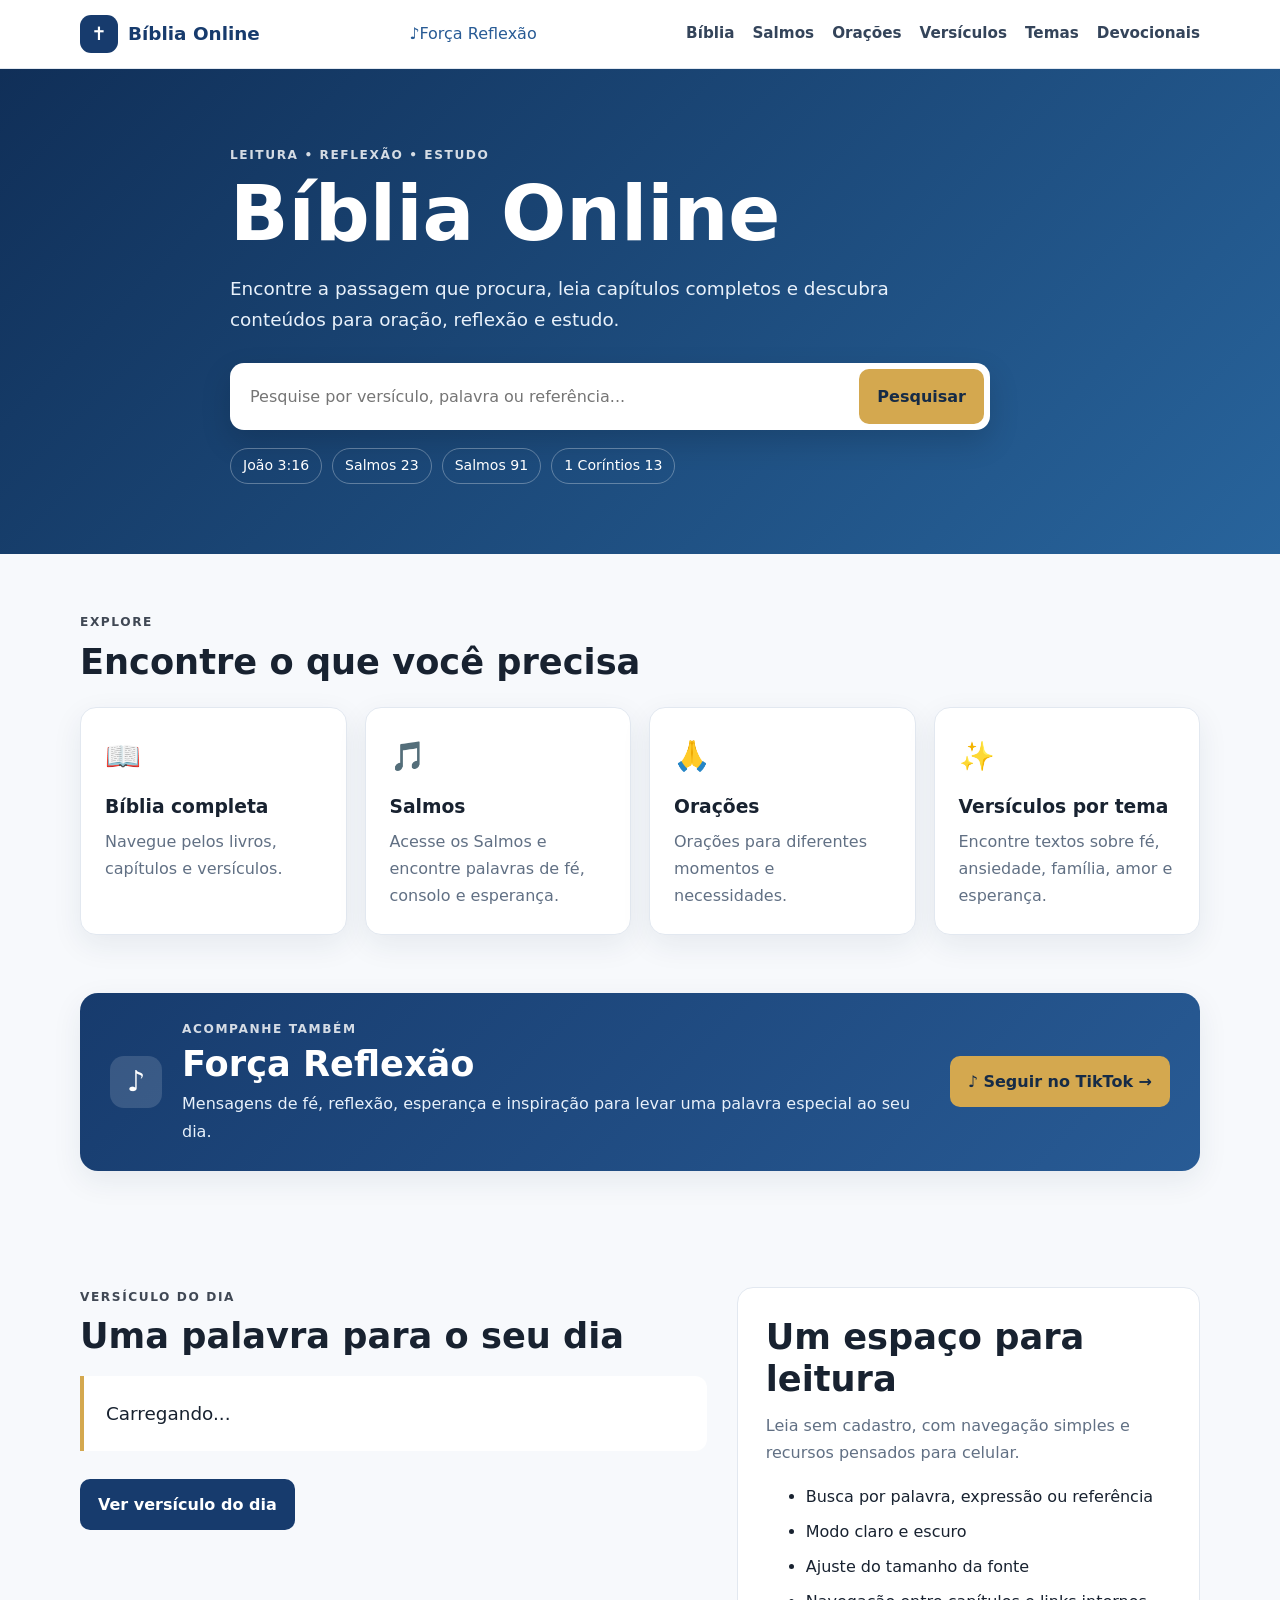
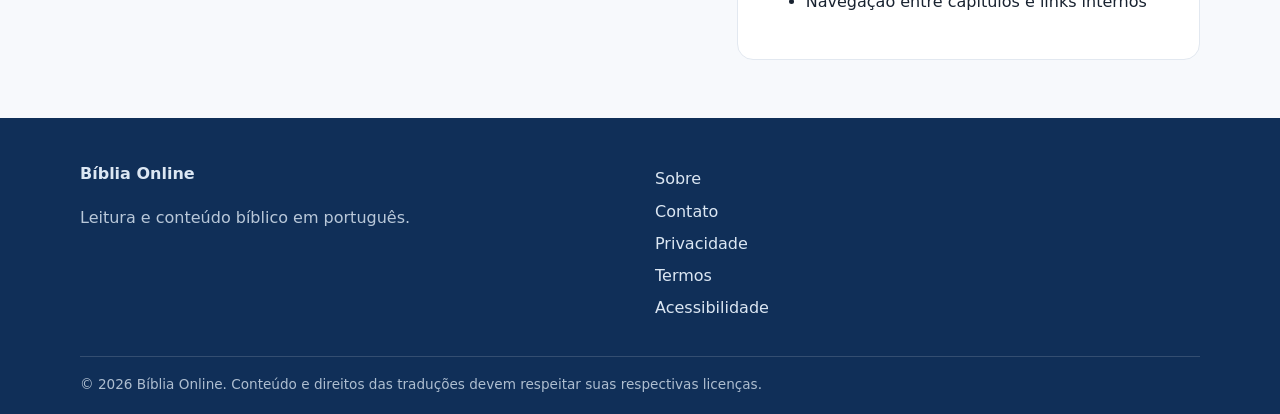
==== commit b877d5ef: "Adicionar chamada do TikTok no topo da página inicial" ====
--- a/index.html
+++ b/index.html
@@ -19,6 +19,7 @@
 <header class="site-header">
   <div class="container header-inner">
     <a class="brand" href="index.html" aria-label="Bíblia Online - página inicial"><span class="brand-mark">✝</span><span>Bíblia Online</span></a>
+    <a class="top-tiktok" href="https://www.tiktok.com/@forcareflexao?_r=1&_t=ZS-99o1wGjsvrw" target="_blank" rel="noopener noreferrer" aria-label="Visitar o TikTok do Força Reflexão"><span class="tiktok-symbol" aria-hidden="true">♪</span><span>Força Reflexão</span></a>
     <button class="menu-toggle" aria-label="Abrir menu" aria-expanded="false" aria-controls="main-nav">☰</button>
     <nav id="main-nav" class="nav" aria-label="Navegação principal">
       <a href="biblia.html">Bíblia</a><a href="salmos.html">Salmos</a><a href="oracoes.html">Orações</a><a href="versiculos.html">Versículos</a><a href="temas.html">Temas</a><a href="devocionais.html">Devocionais</a>
@@ -56,7 +57,7 @@
         <h2 id="forca-reflexao-title">Força Reflexão</h2>
         <p>Mensagens de fé, reflexão, esperança e inspiração para levar uma palavra especial ao seu dia.</p>
       </div>
-      <a class="button social-button" href="https://www.tiktok.com/@forcareflexao?_r=1&_t=ZS-99o1wGjsvrw" target="_blank" rel="noopener noreferrer" aria-label="Abrir o TikTok do Força Reflexão">Seguir no TikTok →</a>
+      <a class="button social-button" href="https://www.tiktok.com/@forcareflexao?_r=1&_t=ZS-99o1wGjsvrw" target="_blank" rel="noopener noreferrer" aria-label="Abrir o TikTok do Força Reflexão"><span class="tiktok-symbol" aria-hidden="true">♪</span> Seguir no TikTok →</a>
     </div>
   </section>
   <section class="container section split">
--- a/assets/css/style.css
+++ b/assets/css/style.css
@@ -1 +1 @@
-:root{--primary:#173b6d;--primary-2:#285b95;--accent:#d4a84f;--bg:#f7f9fc;--surface:#fff;--text:#182230;--muted:#617084;--border:#e2e8f0;--shadow:0 10px 30px rgba(20,45,80,.08);--reader-size:1;font-family:system-ui,-apple-system,BlinkMacSystemFont,"Segoe UI",sans-serif}*{box-sizing:border-box}html{scroll-behavior:smooth}body{margin:0;background:var(--bg);color:var(--text);line-height:1.7}a{color:var(--primary-2);text-decoration:none}a:hover{text-decoration:underline}button,input,select{font:inherit}.container{width:min(1120px,calc(100% - 32px));margin:auto}.site-header{position:sticky;top:0;z-index:20;background:rgba(255,255,255,.96);border-bottom:1px solid var(--border);backdrop-filter:blur(10px)}.header-inner{min-height:68px;display:flex;align-items:center;justify-content:space-between;gap:24px}.brand{display:flex;align-items:center;gap:10px;font-weight:800;color:var(--primary);font-size:1.15rem}.brand:hover{text-decoration:none}.brand-mark{display:grid;place-items:center;width:38px;height:38px;border-radius:11px;background:var(--primary);color:#fff}.nav{display:flex;align-items:center;gap:18px;font-size:.95rem}.nav a{color:#34445a;font-weight:600}.menu-toggle{display:none;border:0;background:none;font-size:1.5rem;cursor:pointer}.hero{background:linear-gradient(135deg,#102f58,#28649c);color:#fff;padding:76px 0 70px}.hero-content{max-width:820px}.eyebrow{font-size:.76rem;letter-spacing:.13em;font-weight:800;margin:0 0 8px;opacity:.82}.hero h1{font-size:clamp(2.5rem,7vw,4.8rem);line-height:1.05;margin:0 0 18px}.hero-text{font-size:1.15rem;max-width:680px;color:#e8f1fb}.search-box{display:flex;max-width:760px;margin-top:28px;background:#fff;padding:6px;border-radius:14px;box-shadow:0 12px 30px rgba(0,0,0,.15)}.search-box input{flex:1;border:0;outline:0;padding:14px;font-size:1rem;min-width:0}.search-box button,.button{border:0;border-radius:10px;background:var(--accent);color:#162b46;font-weight:800;padding:12px 18px;cursor:pointer}.quick-links{display:flex;flex-wrap:wrap;gap:10px;margin-top:18px}.quick-links a{color:#fff;border:1px solid rgba(255,255,255,.3);border-radius:999px;padding:5px 12px;font-size:.88rem}.section{padding:58px 0}.section-heading{margin-bottom:24px}.section h2{font-size:clamp(1.6rem,3vw,2.2rem);line-height:1.2;margin:0 0 12px}.cards{display:grid;grid-template-columns:repeat(4,1fr);gap:18px}.card{background:var(--surface);border:1px solid var(--border);border-radius:16px;padding:24px;box-shadow:var(--shadow);color:var(--text);transition:transform .2s,box-shadow .2s}.card:hover{transform:translateY(-3px);text-decoration:none;box-shadow:0 14px 35px rgba(20,45,80,.12)}.icon{font-size:1.8rem}.card h2,.card h3{margin:10px 0 5px}.card p,.info-panel p{color:var(--muted);margin:0}.split{display:grid;grid-template-columns:1.15fr .85fr;gap:30px;align-items:start}.split blockquote{margin:18px 0;padding:22px;border-left:4px solid var(--accent);background:var(--surface);border-radius:0 12px 12px 0;font-size:1.15rem}.button{display:inline-block;margin-top:10px}.button.secondary{background:var(--primary);color:#fff}.info-panel{background:var(--surface);border:1px solid var(--border);padding:28px;border-radius:16px}.info-panel li{margin:8px 0}.footer{background:#102f58;color:#dce7f3;padding:42px 0 18px}.footer a{display:block;color:#dce7f3;margin:5px 0}.footer-grid{display:grid;grid-template-columns:1fr 1fr;gap:30px}.footer p{color:#b9c8d9}.footer-bottom{border-top:1px solid rgba(255,255,255,.15);margin-top:30px;padding-top:16px;font-size:.85rem;color:#aebed0}.sr-only{position:absolute;width:1px;height:1px;padding:0;margin:-1px;overflow:hidden;clip:rect(0,0,0,0);white-space:nowrap;border:0}.reader{background:var(--surface);border:1px solid var(--border);border-radius:16px;padding:26px;box-shadow:var(--shadow);font-size:calc(1rem * var(--reader-size))}.reader-heading{display:flex;justify-content:space-between;align-items:flex-start;gap:20px}.reader-heading h2{margin-bottom:4px}.reader-actions{display:flex;gap:6px;flex-wrap:wrap}.small-button{border:1px solid var(--border);background:var(--surface);color:var(--text);border-radius:9px;padding:8px 10px;cursor:pointer}.reader-nav{display:flex;align-items:center;justify-content:space-between;gap:12px;margin:22px 0;padding:12px 0;border-top:1px solid var(--border);border-bottom:1px solid var(--border);font-weight:700}.reader-nav .button{margin:0;padding:8px 12px;font-size:.9rem}.verse{position:relative;padding:12px 34px 12px 0;margin:0;border-bottom:1px solid var(--border)}.verse-number{display:inline-flex;width:28px;height:28px;align-items:center;justify-content:center;border-radius:50%;background:#edf3fa;color:var(--primary);font-weight:800;font-size:.8rem;margin-right:8px}.copy-verse{position:absolute;right:0;top:13px;border:0;background:transparent;color:var(--muted);cursor:pointer;padding:4px}.copy-verse:hover{color:var(--primary)}.toolbar{display:flex;flex-wrap:wrap;gap:10px;margin:16px 0}.toolbar select,.toolbar input,.toolbar button{padding:10px;border:1px solid var(--border);border-radius:9px;background:var(--surface);color:var(--text)}.toolbar select{min-width:210px}.loading{color:var(--muted);padding:30px 0}.loading-state{min-height:180px;display:flex;align-items:center;justify-content:center;gap:14px;text-align:left;color:var(--primary)}.loading-state p{margin:3px 0 0;color:var(--muted);font-size:.92rem}.loading-spinner{width:24px;height:24px;border:3px solid var(--border);border-top-color:var(--primary);border-radius:50%;animation:spin .8s linear infinite;flex:0 0 auto}@keyframes spin{to{transform:rotate(360deg)}}.notice{padding:14px 16px;border-radius:10px;background:#fff8e6;border:1px solid #f0d68c;color:#5c4a1b;margin:18px 0}.search-results{margin-top:4px}.search-result{display:block;background:var(--surface);border:1px solid var(--border);border-radius:12px;padding:14px 16px;margin:10px 0;color:var(--text)}.search-result:hover{text-decoration:none;border-color:var(--primary-2)}.search-result strong{display:block;color:var(--primary);margin-bottom:4px}.search-result span{display:block;color:var(--muted)}:focus-visible{outline:3px solid #d4a84f;outline-offset:2px}.dark{--bg:#101722;--surface:#182331;--text:#e8edf4;--muted:#aebaca;--border:#2c3a4b;--primary:#83b5ef;--primary-2:#9bc7fa;--shadow:0 10px 30px rgba(0,0,0,.25)}.dark .site-header{background:rgba(16,23,34,.96)}.dark .nav a{color:#dbe6f3}.dark .brand{color:#9bc7fa}.dark .split blockquote{background:var(--surface)}.dark .verse-number{background:#26384c;color:#b9d7f8}.dark .notice{background:#332d1d;border-color:#66552c;color:#f1dda2}@media(max-width:850px){.cards{grid-template-columns:repeat(2,1fr)}.split{grid-template-columns:1fr}.nav{display:none}.menu-toggle{display:block}.nav.open{position:absolute;left:0;right:0;top:68px;display:flex;flex-direction:column;align-items:stretch;background:var(--surface);padding:14px 20px;border-bottom:1px solid var(--border)}.nav.open a{padding:8px}.header-inner{position:relative}.reader-heading{flex-direction:column}.reader-actions{width:100%}}@media(max-width:520px){.cards{grid-template-columns:1fr}.search-box{flex-direction:column;background:transparent;padding:0;gap:8px}.search-box input,.search-box button{border-radius:10px}.hero{padding:55px 0}.section{padding:42px 0}.footer-grid{grid-template-columns:1fr}.reader{padding:18px}.reader-nav{font-size:.85rem}.reader-nav .button{padding:7px 9px}.toolbar select,.toolbar input,.toolbar button{width:100%}}+:root{--primary:#173b6d;--primary-2:#285b95;--accent:#d4a84f;--bg:#f7f9fc;--surface:#fff;--text:#182230;--muted:#617084;--border:#e2e8f0;--shadow:0 10px 30px rgba(20,45,80,.08);--reader-size:1;font-family:system-ui,-apple-system,BlinkMacSystemFont,"Segoe UI",sans-serif}*{box-sizing:border-box}html{scroll-behavior:smooth}body{margin:0;background:var(--bg);color:var(--text);line-height:1.7}a{color:var(--primary-2);text-decoration:none}a:hover{text-decoration:underline}button,input,select{font:inherit}.container{width:min(1120px,calc(100% - 32px));margin:auto}.site-header{position:sticky;top:0;z-index:20;background:rgba(255,255,255,.96);border-bottom:1px solid var(--border);backdrop-filter:blur(10px)}.header-inner{min-height:68px;display:flex;align-items:center;justify-content:space-between;gap:24px}.brand{display:flex;align-items:center;gap:10px;font-weight:800;color:var(--primary);font-size:1.15rem}.brand:hover{text-decoration:none}.brand-mark{display:grid;place-items:center;width:38px;height:38px;border-radius:11px;background:var(--primary);color:#fff}.nav{display:flex;align-items:center;gap:18px;font-size:.95rem}.nav a{color:#34445a;font-weight:600}.menu-toggle{display:none;border:0;background:none;font-size:1.5rem;cursor:pointer}.hero{background:linear-gradient(135deg,#102f58,#28649c);color:#fff;padding:76px 0 70px}.hero-content{max-width:820px}.eyebrow{font-size:.76rem;letter-spacing:.13em;font-weight:800;margin:0 0 8px;opacity:.82}.hero h1{font-size:clamp(2.5rem,7vw,4.8rem);line-height:1.05;margin:0 0 18px}.hero-text{font-size:1.15rem;max-width:680px;color:#e8f1fb}.search-box{display:flex;max-width:760px;margin-top:28px;background:#fff;padding:6px;border-radius:14px;box-shadow:0 12px 30px rgba(0,0,0,.15)}.search-box input{flex:1;border:0;outline:0;padding:14px;font-size:1rem;min-width:0}.search-box button,.button{border:0;border-radius:10px;background:var(--accent);color:#162b46;font-weight:800;padding:12px 18px;cursor:pointer}.quick-links{display:flex;flex-wrap:wrap;gap:10px;margin-top:18px}.quick-links a{color:#fff;border:1px solid rgba(255,255,255,.3);border-radius:999px;padding:5px 12px;font-size:.88rem}.section{padding:58px 0}.section-heading{margin-bottom:24px}.section h2{font-size:clamp(1.6rem,3vw,2.2rem);line-height:1.2;margin:0 0 12px}.cards{display:grid;grid-template-columns:repeat(4,1fr);gap:18px}.card{background:var(--surface);border:1px solid var(--border);border-radius:16px;padding:24px;box-shadow:var(--shadow);color:var(--text);transition:transform .2s,box-shadow .2s}.card:hover{transform:translateY(-3px);text-decoration:none;box-shadow:0 14px 35px rgba(20,45,80,.12)}.icon{font-size:1.8rem}.card h2,.card h3{margin:10px 0 5px}.card p,.info-panel p{color:var(--muted);margin:0}.split{display:grid;grid-template-columns:1.15fr .85fr;gap:30px;align-items:start}.split blockquote{margin:18px 0;padding:22px;border-left:4px solid var(--accent);background:var(--surface);border-radius:0 12px 12px 0;font-size:1.15rem}.button{display:inline-block;margin-top:10px}.button.secondary{background:var(--primary);color:#fff}.info-panel{background:var(--surface);border:1px solid var(--border);padding:28px;border-radius:16px}.info-panel li{margin:8px 0}.social-callout{padding-top:0}.social-callout-content{display:flex;align-items:center;gap:20px;padding:26px 30px;background:linear-gradient(135deg,#173b6d,#285b95);color:#fff;border-radius:18px;box-shadow:var(--shadow)}.social-callout .eyebrow{margin-bottom:4px}.social-callout h2{margin-bottom:5px}.social-callout p:not(.eyebrow){margin:0;color:#e8f1fb}.social-icon{width:52px;height:52px;flex:0 0 52px;display:grid;place-items:center;border-radius:14px;background:rgba(255,255,255,.14);font-size:1.8rem;font-weight:800}.social-button{margin:0 0 0 auto;white-space:nowrap;background:var(--accent);color:#162b46}.footer{background:#102f58;color:#dce7f3;padding:42px 0 18px}.footer a{display:block;color:#dce7f3;margin:5px 0}.footer-grid{display:grid;grid-template-columns:1fr 1fr;gap:30px}.footer p{color:#b9c8d9}.footer-bottom{border-top:1px solid rgba(255,255,255,.15);margin-top:30px;padding-top:16px;font-size:.85rem;color:#aebed0}.sr-only{position:absolute;width:1px;height:1px;padding:0;margin:-1px;overflow:hidden;clip:rect(0,0,0,0);white-space:nowrap;border:0}.reader{background:var(--surface);border:1px solid var(--border);border-radius:16px;padding:26px;box-shadow:var(--shadow);font-size:calc(1rem * var(--reader-size))}.reader-heading{display:flex;justify-content:space-between;align-items:flex-start;gap:20px}.reader-heading h2{margin-bottom:4px}.reader-actions{display:flex;gap:6px;flex-wrap:wrap}.small-button{border:1px solid var(--border);background:var(--surface);color:var(--text);border-radius:9px;padding:8px 10px;cursor:pointer}.reader-nav{display:flex;align-items:center;justify-content:space-between;gap:12px;margin:22px 0;padding:12px 0;border-top:1px solid var(--border);border-bottom:1px solid var(--border);font-weight:700}.reader-nav .button{margin:0;padding:8px 12px;font-size:.9rem}.verse{position:relative;padding:12px 34px 12px 0;margin:0;border-bottom:1px solid var(--border)}.verse-number{display:inline-flex;width:28px;height:28px;align-items:center;justify-content:center;border-radius:50%;background:#edf3fa;color:var(--primary);font-weight:800;font-size:.8rem;margin-right:8px}.copy-verse{position:absolute;right:0;top:13px;border:0;background:transparent;color:var(--muted);cursor:pointer;padding:4px}.copy-verse:hover{color:var(--primary)}.toolbar{display:flex;flex-wrap:wrap;gap:10px;margin:16px 0}.toolbar select,.toolbar input,.toolbar button{padding:10px;border:1px solid var(--border);border-radius:9px;background:var(--surface);color:var(--text)}.toolbar select{min-width:210px}.loading{color:var(--muted);padding:30px 0}.loading-state{min-height:180px;display:flex;align-items:center;justify-content:center;gap:14px;text-align:left;color:var(--primary)}.loading-state p{margin:3px 0 0;color:var(--muted);font-size:.92rem}.loading-spinner{width:24px;height:24px;border:3px solid var(--border);border-top-color:var(--primary);border-radius:50%;animation:spin .8s linear infinite;flex:0 0 auto}@keyframes spin{to{transform:rotate(360deg)}}.notice{padding:14px 16px;border-radius:10px;background:#fff8e6;border:1px solid #f0d68c;color:#5c4a1b;margin:18px 0}.search-results{margin-top:4px}.search-result{display:block;background:var(--surface);border:1px solid var(--border);border-radius:12px;padding:14px 16px;margin:10px 0;color:var(--text)}.search-result:hover{text-decoration:none;border-color:var(--primary-2)}.search-result strong{display:block;color:var(--primary);margin-bottom:4px}.search-result span{display:block;color:var(--muted)}:focus-visible{outline:3px solid #d4a84f;outline-offset:2px}.dark{--bg:#101722;--surface:#182331;--text:#e8edf4;--muted:#aebaca;--border:#2c3a4b;--primary:#83b5ef;--primary-2:#9bc7fa;--shadow:0 10px 30px rgba(0,0,0,.25)}.dark .site-header{background:rgba(16,23,34,.96)}.dark .nav a{color:#dbe6f3}.dark .brand{color:#9bc7fa}.dark .split blockquote{background:var(--surface)}.dark .verse-number{background:#26384c;color:#b9d7f8}.dark .notice{background:#332d1d;border-color:#66552c;color:#f1dda2}@media(max-width:850px){.cards{grid-template-columns:repeat(2,1fr)}.split{grid-template-columns:1fr}.nav{display:none}.menu-toggle{display:block}.nav.open{position:absolute;left:0;right:0;top:68px;display:flex;flex-direction:column;align-items:stretch;background:var(--surface);padding:14px 20px;border-bottom:1px solid var(--border)}.nav.open a{padding:8px}.header-inner{position:relative}.reader-heading{flex-direction:column}.reader-actions{width:100%}.social-callout-content{align-items:flex-start;flex-wrap:wrap}.social-button{margin-left:72px}}@media(max-width:520px){.cards{grid-template-columns:1fr}.search-box{flex-direction:column;background:transparent;padding:0;gap:8px}.search-box input,.search-box button{border-radius:10px}.hero{padding:55px 0}.section{padding:42px 0}.footer-grid{grid-template-columns:1fr}.reader{padding:18px}.reader-nav{font-size:.85rem}.reader-nav .button{padding:7px 9px}.toolbar select,.toolbar input,.toolbar button{width:100%}.social-callout-content{padding:22px}.social-button{margin-left:0;width:100%;text-align:center}.social-icon{width:46px;height:46px;flex-basis:46px}}
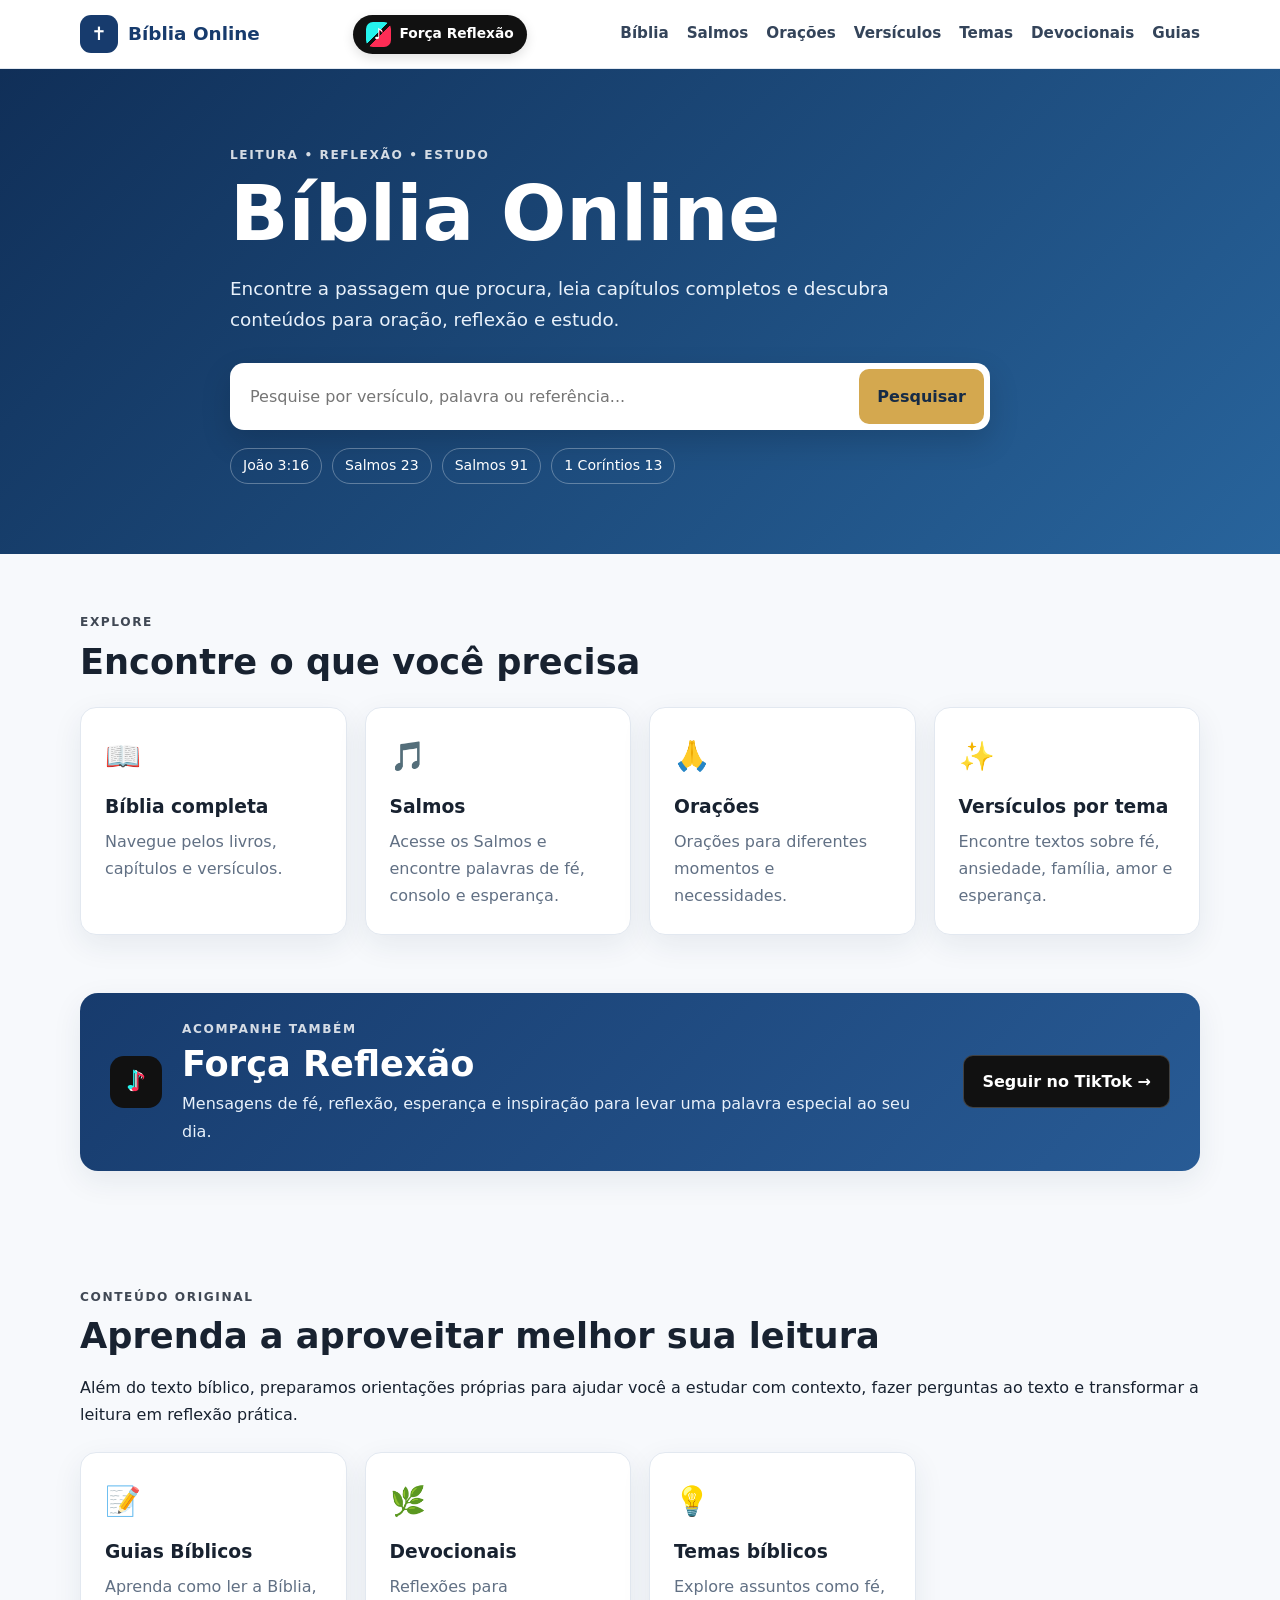
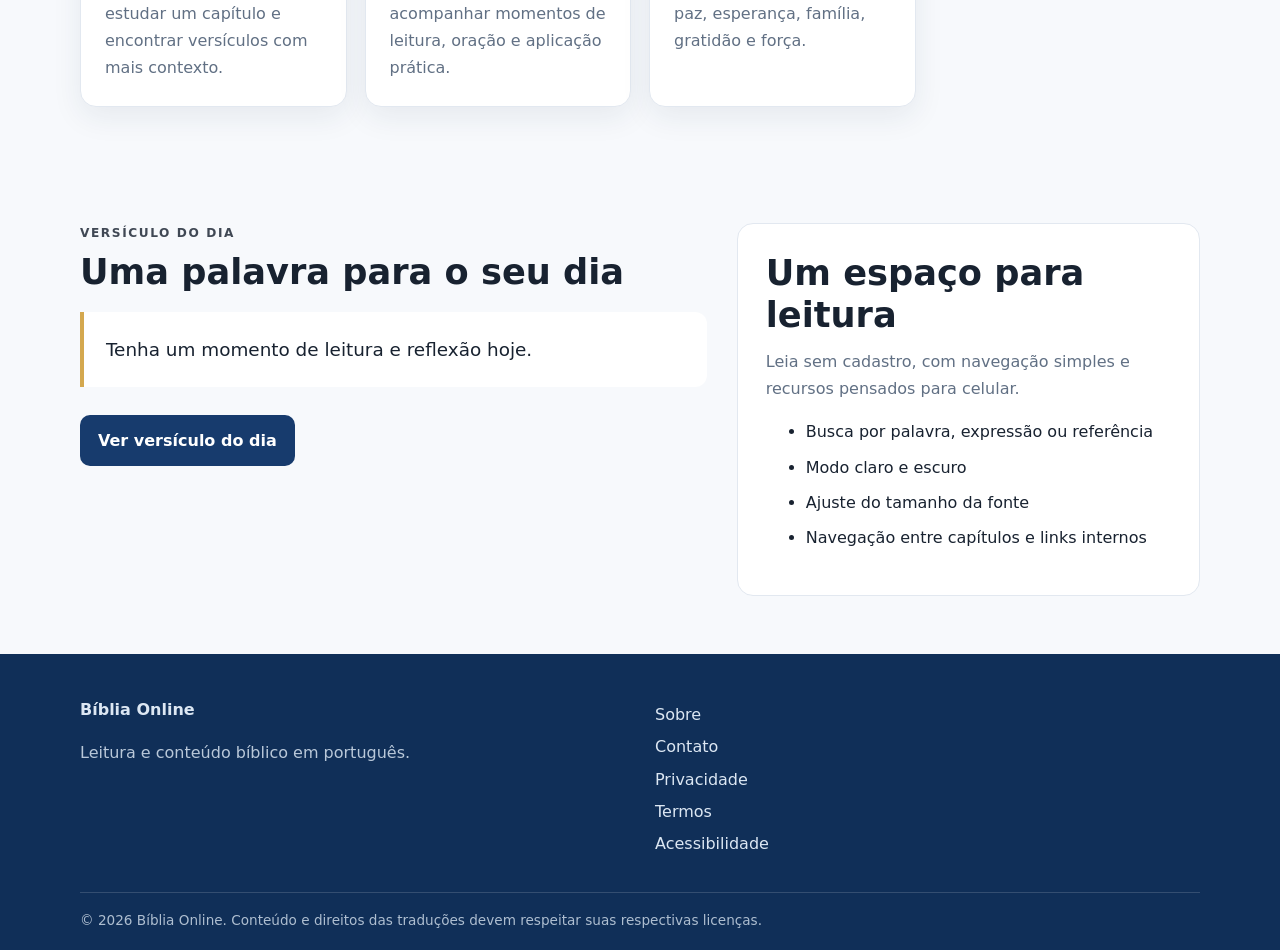
==== commit a5a1ff7e: "feat: highlight original Bible study guides" ====
--- a/index.html
+++ b/index.html
@@ -22,48 +22,16 @@
     <a class="top-tiktok" href="https://www.tiktok.com/@forcareflexao?_r=1&_t=ZS-99o1wGjsvrw" target="_blank" rel="noopener noreferrer" aria-label="Visitar o TikTok do Força Reflexão"><span class="tiktok-symbol" aria-hidden="true">♪</span><span>Força Reflexão</span></a>
     <button class="menu-toggle" aria-label="Abrir menu" aria-expanded="false" aria-controls="main-nav">☰</button>
     <nav id="main-nav" class="nav" aria-label="Navegação principal">
-      <a href="biblia.html">Bíblia</a><a href="salmos.html">Salmos</a><a href="oracoes.html">Orações</a><a href="versiculos.html">Versículos</a><a href="temas.html">Temas</a><a href="devocionais.html">Devocionais</a>
+      <a href="biblia.html">Bíblia</a><a href="salmos.html">Salmos</a><a href="oracoes.html">Orações</a><a href="versiculos.html">Versículos</a><a href="temas.html">Temas</a><a href="devocionais.html">Devocionais</a><a href="guias-biblicos.html">Guias</a>
     </nav>
   </div>
 </header>
 <main>
-  <section class="hero">
-    <div class="container hero-content">
-      <p class="eyebrow">LEITURA • REFLEXÃO • ESTUDO</p>
-      <h1>Bíblia Online</h1>
-      <p class="hero-text">Encontre a passagem que procura, leia capítulos completos e descubra conteúdos para oração, reflexão e estudo.</p>
-      <form class="search-box" action="biblia.html" method="get">
-        <label class="sr-only" for="q">Pesquisar na Bíblia</label>
-        <input id="q" name="q" type="search" placeholder="Pesquise por versículo, palavra ou referência..." autocomplete="off">
-        <button type="submit">Pesquisar</button>
-      </form>
-      <div class="quick-links" aria-label="Passagens populares"><a href="biblia.html?ref=João+3:16">João 3:16</a><a href="biblia.html?ref=Salmos+23">Salmos 23</a><a href="biblia.html?ref=Salmos+91">Salmos 91</a><a href="biblia.html?ref=1+Coríntios+13">1 Coríntios 13</a></div>
-    </div>
-  </section>
-  <section class="container section">
-    <div class="section-heading"><p class="eyebrow">EXPLORE</p><h2>Encontre o que você precisa</h2></div>
-    <div class="cards">
-      <a class="card" href="biblia.html"><span class="icon">📖</span><h3>Bíblia completa</h3><p>Navegue pelos livros, capítulos e versículos.</p></a>
-      <a class="card" href="salmos.html"><span class="icon">🎵</span><h3>Salmos</h3><p>Acesse os Salmos e encontre palavras de fé, consolo e esperança.</p></a>
-      <a class="card" href="oracoes.html"><span class="icon">🙏</span><h3>Orações</h3><p>Orações para diferentes momentos e necessidades.</p></a>
-      <a class="card" href="versiculos.html"><span class="icon">✨</span><h3>Versículos por tema</h3><p>Encontre textos sobre fé, ansiedade, família, amor e esperança.</p></a>
-    </div>
-  </section>
-  <section class="container section social-callout" aria-labelledby="forca-reflexao-title">
-    <div class="social-callout-content">
-      <div class="social-icon" aria-hidden="true">♪</div>
-      <div>
-        <p class="eyebrow">ACOMPANHE TAMBÉM</p>
-        <h2 id="forca-reflexao-title">Força Reflexão</h2>
-        <p>Mensagens de fé, reflexão, esperança e inspiração para levar uma palavra especial ao seu dia.</p>
-      </div>
-      <a class="button social-button" href="https://www.tiktok.com/@forcareflexao?_r=1&_t=ZS-99o1wGjsvrw" target="_blank" rel="noopener noreferrer" aria-label="Abrir o TikTok do Força Reflexão"><span class="tiktok-symbol" aria-hidden="true">♪</span> Seguir no TikTok →</a>
-    </div>
-  </section>
-  <section class="container section split">
-    <div><p class="eyebrow">VERSÍCULO DO DIA</p><h2>Uma palavra para o seu dia</h2><blockquote id="daily-verse">Carregando...</blockquote><a class="button secondary" href="versiculo-do-dia.html">Ver versículo do dia</a></div>
-    <div class="info-panel"><h2>Um espaço para leitura</h2><p>Leia sem cadastro, com navegação simples e recursos pensados para celular.</p><ul><li>Busca por palavra, expressão ou referência</li><li>Modo claro e escuro</li><li>Ajuste do tamanho da fonte</li><li>Navegação entre capítulos e links internos</li></ul></div>
-  </section>
+  <section class="hero"><div class="container hero-content"><p class="eyebrow">LEITURA • REFLEXÃO • ESTUDO</p><h1>Bíblia Online</h1><p class="hero-text">Encontre a passagem que procura, leia capítulos completos e descubra conteúdos para oração, reflexão e estudo.</p><form class="search-box" action="biblia.html" method="get"><label class="sr-only" for="q">Pesquisar na Bíblia</label><input id="q" name="q" type="search" placeholder="Pesquise por versículo, palavra ou referência..." autocomplete="off"><button type="submit">Pesquisar</button></form><div class="quick-links" aria-label="Passagens populares"><a href="biblia.html?ref=João+3:16">João 3:16</a><a href="biblia.html?ref=Salmos+23">Salmos 23</a><a href="biblia.html?ref=Salmos+91">Salmos 91</a><a href="biblia.html?ref=1+Coríntios+13">1 Coríntios 13</a></div></div></section>
+  <section class="container section"><div class="section-heading"><p class="eyebrow">EXPLORE</p><h2>Encontre o que você precisa</h2></div><div class="cards"><a class="card" href="biblia.html"><span class="icon">📖</span><h3>Bíblia completa</h3><p>Navegue pelos livros, capítulos e versículos.</p></a><a class="card" href="salmos.html"><span class="icon">🎵</span><h3>Salmos</h3><p>Acesse os Salmos e encontre palavras de fé, consolo e esperança.</p></a><a class="card" href="oracoes.html"><span class="icon">🙏</span><h3>Orações</h3><p>Orações para diferentes momentos e necessidades.</p></a><a class="card" href="versiculos.html"><span class="icon">✨</span><h3>Versículos por tema</h3><p>Encontre textos sobre fé, ansiedade, família, amor e esperança.</p></a></div></section>
+  <section class="container section social-callout" aria-labelledby="forca-reflexao-title"><div class="social-callout-content"><div class="social-icon" aria-hidden="true">♪</div><div><p class="eyebrow">ACOMPANHE TAMBÉM</p><h2 id="forca-reflexao-title">Força Reflexão</h2><p>Mensagens de fé, reflexão, esperança e inspiração para levar uma palavra especial ao seu dia.</p></div><a class="button social-button" href="https://www.tiktok.com/@forcareflexao?_r=1&_t=ZS-99o1wGjsvrw" target="_blank" rel="noopener noreferrer">Seguir no TikTok →</a></div></section>
+  <section class="container section"><div class="section-heading"><p class="eyebrow">CONTEÚDO ORIGINAL</p><h2>Aprenda a aproveitar melhor sua leitura</h2><p>Além do texto bíblico, preparamos orientações próprias para ajudar você a estudar com contexto, fazer perguntas ao texto e transformar a leitura em reflexão prática.</p></div><div class="cards"><a class="card" href="guias-biblicos.html"><span class="icon">📝</span><h3>Guias Bíblicos</h3><p>Aprenda como ler a Bíblia, estudar um capítulo e encontrar versículos com mais contexto.</p></a><a class="card" href="devocionais.html"><span class="icon">🌿</span><h3>Devocionais</h3><p>Reflexões para acompanhar momentos de leitura, oração e aplicação prática.</p></a><a class="card" href="temas.html"><span class="icon">💡</span><h3>Temas bíblicos</h3><p>Explore assuntos como fé, paz, esperança, família, gratidão e força.</p></a></div></section>
+  <section class="container section split"><div><p class="eyebrow">VERSÍCULO DO DIA</p><h2>Uma palavra para o seu dia</h2><blockquote id="daily-verse">Carregando...</blockquote><a class="button secondary" href="versiculo-do-dia.html">Ver versículo do dia</a></div><div class="info-panel"><h2>Um espaço para leitura</h2><p>Leia sem cadastro, com navegação simples e recursos pensados para celular.</p><ul><li>Busca por palavra, expressão ou referência</li><li>Modo claro e escuro</li><li>Ajuste do tamanho da fonte</li><li>Navegação entre capítulos e links internos</li></ul></div></section>
 </main>
 <footer class="footer"><div class="container footer-grid"><div><strong>Bíblia Online</strong><p>Leitura e conteúdo bíblico em português.</p></div><div><a href="sobre.html">Sobre</a><a href="contato.html">Contato</a><a href="privacidade.html">Privacidade</a><a href="termos.html">Termos</a><a href="acessibilidade.html">Acessibilidade</a></div></div><div class="container footer-bottom">© 2026 Bíblia Online. Conteúdo e direitos das traduções devem respeitar suas respectivas licenças.</div></footer>
 <script src="assets/js/app.js" defer></script>
--- a/assets/css/style.css
+++ b/assets/css/style.css
@@ -1 +1 @@
-:root{--primary:#173b6d;--primary-2:#285b95;--accent:#d4a84f;--bg:#f7f9fc;--surface:#fff;--text:#182230;--muted:#617084;--border:#e2e8f0;--shadow:0 10px 30px rgba(20,45,80,.08);--reader-size:1;font-family:system-ui,-apple-system,BlinkMacSystemFont,"Segoe UI",sans-serif}*{box-sizing:border-box}html{scroll-behavior:smooth}body{margin:0;background:var(--bg);color:var(--text);line-height:1.7}a{color:var(--primary-2);text-decoration:none}a:hover{text-decoration:underline}button,input,select{font:inherit}.container{width:min(1120px,calc(100% - 32px));margin:auto}.site-header{position:sticky;top:0;z-index:20;background:rgba(255,255,255,.96);border-bottom:1px solid var(--border);backdrop-filter:blur(10px)}.header-inner{min-height:68px;display:flex;align-items:center;justify-content:space-between;gap:24px}.brand{display:flex;align-items:center;gap:10px;font-weight:800;color:var(--primary);font-size:1.15rem}.brand:hover{text-decoration:none}.brand-mark{display:grid;place-items:center;width:38px;height:38px;border-radius:11px;background:var(--primary);color:#fff}.nav{display:flex;align-items:center;gap:18px;font-size:.95rem}.nav a{color:#34445a;font-weight:600}.menu-toggle{display:none;border:0;background:none;font-size:1.5rem;cursor:pointer}.hero{background:linear-gradient(135deg,#102f58,#28649c);color:#fff;padding:76px 0 70px}.hero-content{max-width:820px}.eyebrow{font-size:.76rem;letter-spacing:.13em;font-weight:800;margin:0 0 8px;opacity:.82}.hero h1{font-size:clamp(2.5rem,7vw,4.8rem);line-height:1.05;margin:0 0 18px}.hero-text{font-size:1.15rem;max-width:680px;color:#e8f1fb}.search-box{display:flex;max-width:760px;margin-top:28px;background:#fff;padding:6px;border-radius:14px;box-shadow:0 12px 30px rgba(0,0,0,.15)}.search-box input{flex:1;border:0;outline:0;padding:14px;font-size:1rem;min-width:0}.search-box button,.button{border:0;border-radius:10px;background:var(--accent);color:#162b46;font-weight:800;padding:12px 18px;cursor:pointer}.quick-links{display:flex;flex-wrap:wrap;gap:10px;margin-top:18px}.quick-links a{color:#fff;border:1px solid rgba(255,255,255,.3);border-radius:999px;padding:5px 12px;font-size:.88rem}.section{padding:58px 0}.section-heading{margin-bottom:24px}.section h2{font-size:clamp(1.6rem,3vw,2.2rem);line-height:1.2;margin:0 0 12px}.cards{display:grid;grid-template-columns:repeat(4,1fr);gap:18px}.card{background:var(--surface);border:1px solid var(--border);border-radius:16px;padding:24px;box-shadow:var(--shadow);color:var(--text);transition:transform .2s,box-shadow .2s}.card:hover{transform:translateY(-3px);text-decoration:none;box-shadow:0 14px 35px rgba(20,45,80,.12)}.icon{font-size:1.8rem}.card h2,.card h3{margin:10px 0 5px}.card p,.info-panel p{color:var(--muted);margin:0}.split{display:grid;grid-template-columns:1.15fr .85fr;gap:30px;align-items:start}.split blockquote{margin:18px 0;padding:22px;border-left:4px solid var(--accent);background:var(--surface);border-radius:0 12px 12px 0;font-size:1.15rem}.button{display:inline-block;margin-top:10px}.button.secondary{background:var(--primary);color:#fff}.info-panel{background:var(--surface);border:1px solid var(--border);padding:28px;border-radius:16px}.info-panel li{margin:8px 0}.social-callout{padding-top:0}.social-callout-content{display:flex;align-items:center;gap:20px;padding:26px 30px;background:linear-gradient(135deg,#173b6d,#285b95);color:#fff;border-radius:18px;box-shadow:var(--shadow)}.social-callout .eyebrow{margin-bottom:4px}.social-callout h2{margin-bottom:5px}.social-callout p:not(.eyebrow){margin:0;color:#e8f1fb}.social-icon{width:52px;height:52px;flex:0 0 52px;display:grid;place-items:center;border-radius:14px;background:rgba(255,255,255,.14);font-size:1.8rem;font-weight:800}.social-button{margin:0 0 0 auto;white-space:nowrap;background:var(--accent);color:#162b46}.footer{background:#102f58;color:#dce7f3;padding:42px 0 18px}.footer a{display:block;color:#dce7f3;margin:5px 0}.footer-grid{display:grid;grid-template-columns:1fr 1fr;gap:30px}.footer p{color:#b9c8d9}.footer-bottom{border-top:1px solid rgba(255,255,255,.15);margin-top:30px;padding-top:16px;font-size:.85rem;color:#aebed0}.sr-only{position:absolute;width:1px;height:1px;padding:0;margin:-1px;overflow:hidden;clip:rect(0,0,0,0);white-space:nowrap;border:0}.reader{background:var(--surface);border:1px solid var(--border);border-radius:16px;padding:26px;box-shadow:var(--shadow);font-size:calc(1rem * var(--reader-size))}.reader-heading{display:flex;justify-content:space-between;align-items:flex-start;gap:20px}.reader-heading h2{margin-bottom:4px}.reader-actions{display:flex;gap:6px;flex-wrap:wrap}.small-button{border:1px solid var(--border);background:var(--surface);color:var(--text);border-radius:9px;padding:8px 10px;cursor:pointer}.reader-nav{display:flex;align-items:center;justify-content:space-between;gap:12px;margin:22px 0;padding:12px 0;border-top:1px solid var(--border);border-bottom:1px solid var(--border);font-weight:700}.reader-nav .button{margin:0;padding:8px 12px;font-size:.9rem}.verse{position:relative;padding:12px 34px 12px 0;margin:0;border-bottom:1px solid var(--border)}.verse-number{display:inline-flex;width:28px;height:28px;align-items:center;justify-content:center;border-radius:50%;background:#edf3fa;color:var(--primary);font-weight:800;font-size:.8rem;margin-right:8px}.copy-verse{position:absolute;right:0;top:13px;border:0;background:transparent;color:var(--muted);cursor:pointer;padding:4px}.copy-verse:hover{color:var(--primary)}.toolbar{display:flex;flex-wrap:wrap;gap:10px;margin:16px 0}.toolbar select,.toolbar input,.toolbar button{padding:10px;border:1px solid var(--border);border-radius:9px;background:var(--surface);color:var(--text)}.toolbar select{min-width:210px}.loading{color:var(--muted);padding:30px 0}.loading-state{min-height:180px;display:flex;align-items:center;justify-content:center;gap:14px;text-align:left;color:var(--primary)}.loading-state p{margin:3px 0 0;color:var(--muted);font-size:.92rem}.loading-spinner{width:24px;height:24px;border:3px solid var(--border);border-top-color:var(--primary);border-radius:50%;animation:spin .8s linear infinite;flex:0 0 auto}@keyframes spin{to{transform:rotate(360deg)}}.notice{padding:14px 16px;border-radius:10px;background:#fff8e6;border:1px solid #f0d68c;color:#5c4a1b;margin:18px 0}.search-results{margin-top:4px}.search-result{display:block;background:var(--surface);border:1px solid var(--border);border-radius:12px;padding:14px 16px;margin:10px 0;color:var(--text)}.search-result:hover{text-decoration:none;border-color:var(--primary-2)}.search-result strong{display:block;color:var(--primary);margin-bottom:4px}.search-result span{display:block;color:var(--muted)}:focus-visible{outline:3px solid #d4a84f;outline-offset:2px}.dark{--bg:#101722;--surface:#182331;--text:#e8edf4;--muted:#aebaca;--border:#2c3a4b;--primary:#83b5ef;--primary-2:#9bc7fa;--shadow:0 10px 30px rgba(0,0,0,.25)}.dark .site-header{background:rgba(16,23,34,.96)}.dark .nav a{color:#dbe6f3}.dark .brand{color:#9bc7fa}.dark .split blockquote{background:var(--surface)}.dark .verse-number{background:#26384c;color:#b9d7f8}.dark .notice{background:#332d1d;border-color:#66552c;color:#f1dda2}@media(max-width:850px){.cards{grid-template-columns:repeat(2,1fr)}.split{grid-template-columns:1fr}.nav{display:none}.menu-toggle{display:block}.nav.open{position:absolute;left:0;right:0;top:68px;display:flex;flex-direction:column;align-items:stretch;background:var(--surface);padding:14px 20px;border-bottom:1px solid var(--border)}.nav.open a{padding:8px}.header-inner{position:relative}.reader-heading{flex-direction:column}.reader-actions{width:100%}.social-callout-content{align-items:flex-start;flex-wrap:wrap}.social-button{margin-left:72px}}@media(max-width:520px){.cards{grid-template-columns:1fr}.search-box{flex-direction:column;background:transparent;padding:0;gap:8px}.search-box input,.search-box button{border-radius:10px}.hero{padding:55px 0}.section{padding:42px 0}.footer-grid{grid-template-columns:1fr}.reader{padding:18px}.reader-nav{font-size:.85rem}.reader-nav .button{padding:7px 9px}.toolbar select,.toolbar input,.toolbar button{width:100%}.social-callout-content{padding:22px}.social-button{margin-left:0;width:100%;text-align:center}.social-icon{width:46px;height:46px;flex-basis:46px}}+:root{--primary:#173b6d;--primary-2:#285b95;--accent:#d4a84f;--bg:#f7f9fc;--surface:#fff;--text:#182230;--muted:#617084;--border:#e2e8f0;--shadow:0 10px 30px rgba(20,45,80,.08);--reader-size:1;font-family:system-ui,-apple-system,BlinkMacSystemFont,"Segoe UI",sans-serif}*{box-sizing:border-box}html{scroll-behavior:smooth}body{margin:0;background:var(--bg);color:var(--text);line-height:1.7}a{color:var(--primary-2);text-decoration:none}a:hover{text-decoration:underline}button,input,select{font:inherit}.container{width:min(1120px,calc(100% - 32px));margin:auto}.site-header{position:sticky;top:0;z-index:50;background:rgba(255,255,255,.96);border-bottom:1px solid var(--border);backdrop-filter:blur(10px)}.header-inner{min-height:68px;display:flex;align-items:center;justify-content:space-between;gap:18px}.brand{display:flex;align-items:center;gap:10px;font-weight:800;color:var(--primary);font-size:1.15rem}.brand:hover{text-decoration:none}.brand-mark{display:grid;place-items:center;width:38px;height:38px;border-radius:11px;background:var(--primary);color:#fff}.top-tiktok{display:flex;align-items:center;gap:8px;background:#111;color:#fff;border-radius:999px;padding:7px 13px;font-weight:800;font-size:.86rem;white-space:nowrap;box-shadow:0 4px 12px rgba(0,0,0,.12)}.top-tiktok:hover{text-decoration:none;transform:translateY(-1px)}.tiktok-symbol{display:inline-grid;place-items:center;width:25px;height:25px;border-radius:7px;background:linear-gradient(135deg,#25f4ee 0 45%,#111 45% 55%,#fe2c55 55%);color:#fff;font-size:.95rem;font-weight:900;text-shadow:1px 1px 0 #fe2c55}.nav{display:flex;align-items:center;gap:18px;font-size:.95rem}.nav a{color:#34445a;font-weight:600}.menu-toggle{display:none;border:0;background:none;font-size:1.5rem;cursor:pointer;line-height:1;padding:8px;position:relative;z-index:60}.hero{background:linear-gradient(135deg,#102f58,#28649c);color:#fff;padding:76px 0 70px}.hero-content{max-width:820px}.eyebrow{font-size:.76rem;letter-spacing:.13em;font-weight:800;margin:0 0 8px;opacity:.82}.hero h1{font-size:clamp(2.5rem,7vw,4.8rem);line-height:1.05;margin:0 0 18px}.hero-text{font-size:1.15rem;max-width:680px;color:#e8f1fb}.search-box{display:flex;max-width:760px;margin-top:28px;background:#fff;padding:6px;border-radius:14px;box-shadow:0 12px 30px rgba(0,0,0,.15)}.search-box input{flex:1;border:0;outline:0;padding:14px;font-size:1rem;min-width:0}.search-box button,.button{border:0;border-radius:10px;background:var(--accent);color:#162b46;font-weight:800;padding:12px 18px;cursor:pointer}.quick-links{display:flex;flex-wrap:wrap;gap:10px;margin-top:18px}.quick-links a{color:#fff;border:1px solid rgba(255,255,255,.3);border-radius:999px;padding:5px 12px;font-size:.88rem}.section{padding:58px 0}.section-heading{margin-bottom:24px}.section h2{font-size:clamp(1.6rem,3vw,2.2rem);line-height:1.2;margin:0 0 12px}.cards{display:grid;grid-template-columns:repeat(4,1fr);gap:18px}.card{background:var(--surface);border:1px solid var(--border);border-radius:16px;padding:24px;box-shadow:var(--shadow);color:var(--text);transition:transform .2s,box-shadow .2s}.card:hover{transform:translateY(-3px);text-decoration:none;box-shadow:0 14px 35px rgba(20,45,80,.12)}.icon{font-size:1.8rem}.card h2,.card h3{margin:10px 0 5px}.card p,.info-panel p{color:var(--muted);margin:0}.split{display:grid;grid-template-columns:1.15fr .85fr;gap:30px;align-items:start}.split blockquote{margin:18px 0;padding:22px;border-left:4px solid var(--accent);background:var(--surface);border-radius:0 12px 12px 0;font-size:1.15rem}.button{display:inline-block;margin-top:10px}.button.secondary{background:var(--primary);color:#fff}.info-panel{background:var(--surface);border:1px solid var(--border);padding:28px;border-radius:16px}.info-panel li{margin:8px 0}.social-callout{padding-top:0}.social-callout-content{display:flex;align-items:center;gap:20px;padding:26px 30px;background:linear-gradient(135deg,#173b6d,#285b95);color:#fff;border-radius:18px;box-shadow:var(--shadow)}.social-callout .eyebrow{margin-bottom:4px}.social-callout h2{margin-bottom:5px}.social-callout p:not(.eyebrow){margin:0;color:#e8f1fb}.social-icon{width:52px;height:52px;flex:0 0 52px;display:grid;place-items:center;border-radius:14px;background:#111;color:#fff;font-size:1.8rem;font-weight:800;position:relative;overflow:hidden}.social-icon:before,.social-icon:after{content:"♪";position:absolute;font-size:1.65rem;font-weight:900}.social-icon:before{color:#25f4ee;transform:translate(-2px,-1px)}.social-icon:after{color:#fe2c55;transform:translate(2px,1px)}.social-button{margin:0 0 0 auto;white-space:nowrap;background:#111;color:#fff;border:1px solid rgba(255,255,255,.2)}.social-button:hover{text-decoration:none;background:#000}.social-button .tiktok-symbol{vertical-align:middle;margin-right:6px}.footer{background:#102f58;color:#dce7f3;padding:42px 0 18px}.footer a{display:block;color:#dce7f3;margin:5px 0}.footer-grid{display:grid;grid-template-columns:1fr 1fr;gap:30px}.footer p{color:#b9c8d9}.footer-bottom{border-top:1px solid rgba(255,255,255,.15);margin-top:30px;padding-top:16px;font-size:.85rem;color:#aebed0}.sr-only{position:absolute;width:1px;height:1px;padding:0;margin:-1px;overflow:hidden;clip:rect(0,0,0,0);white-space:nowrap;border:0}.reader{background:var(--surface);border:1px solid var(--border);border-radius:20px;padding:30px;box-shadow:var(--shadow);font-size:calc(1rem * var(--reader-size));margin-top:28px}.reader-heading{display:flex;align-items:center;justify-content:space-between;gap:20px;padding-bottom:20px;border-bottom:1px solid var(--border)}.reader-heading h2{margin:0;font-size:clamp(1.7rem,4vw,2.5rem)}.reader-heading p{margin:4px 0 0}.reader-actions{display:flex;gap:8px;flex-wrap:wrap}.small-button{border:1px solid var(--border);background:var(--surface);color:var(--text);border-radius:9px;padding:8px 11px;cursor:pointer}.reader-nav{display:flex;align-items:center;justify-content:space-between;gap:12px;padding:18px 0;border-bottom:1px solid var(--border);font-weight:700}.reader-nav .button{margin:0}.verse{position:relative;margin:0;padding:13px 46px 13px 48px;border-bottom:1px solid var(--border);min-height:48px}.verse:hover{background:rgba(40,91,149,.04)}.verse-number{position:absolute;left:0;top:13px;min-width:34px;height:28px;padding:2px 7px;display:grid;place-items:center;border-radius:8px;background:#edf3fa;color:var(--primary);font-size:.8rem;font-weight:800}.copy-verse{position:absolute;right:4px;top:12px;border:0;background:transparent;color:var(--muted);cursor:pointer;padding:5px;border-radius:7px}.copy-verse:hover{background:var(--bg);color:var(--primary)}.notice{margin:18px 0;padding:15px 18px;background:#fff8df;border:1px solid #eadba8;border-radius:12px;color:#5f5123}.muted{color:var(--muted)}.loading-state{display:flex;align-items:center;justify-content:center;gap:15px;min-height:220px;color:var(--muted)}.loading-state p{margin:2px 0 0}.loading-spinner{width:28px;height:28px;border:3px solid var(--border);border-top-color:var(--primary);border-radius:50%;animation:spin .8s linear infinite}@keyframes spin{to{transform:rotate(360deg)}}.search-results{padding:8px 0}.search-result{display:flex;flex-direction:column;gap:4px;padding:15px 0;border-bottom:1px solid var(--border);color:var(--text)}.search-result strong{color:var(--primary)}.search-result:hover{background:rgba(40,91,149,.04);text-decoration:none}.dark{--bg:#101722;--surface:#182331;--text:#e8edf4;--muted:#aebaca;--border:#2c3a4b;--primary:#83b5ef;--primary-2:#9bc7fa;--shadow:0 10px 30px rgba(0,0,0,.25)}.dark .site-header{background:rgba(16,23,34,.96)}.dark .nav a{color:#dbe6f3}.dark .brand{color:#9bc7fa}.dark .split blockquote{background:var(--surface)}.dark .verse-number{background:#26384c;color:#b9d7f8}.dark .notice{background:#332d1d;border-color:#66552c;color:#f1dda2}.theme-section{position:relative}.theme-section h2{display:flex;align-items:center;gap:12px}.theme-section h2:before{content:"";display:inline-grid;place-items:center;width:48px;height:48px;flex:0 0 48px;border-radius:14px;background:linear-gradient(135deg,#173b6d,#285b95);color:#fff;font-size:1.45rem;box-shadow:0 6px 16px rgba(20,45,80,.16)}.theme-section:nth-of-type(1) h2:before{content:"🙏"}.theme-section:nth-of-type(2) h2:before{content:"❤️"}.theme-section:nth-of-type(3) h2:before{content:"🌅"}.theme-section:nth-of-type(4) h2:before{content:"🕊️"}.theme-section:nth-of-type(5) h2:before{content:"🌿"}.theme-section:nth-of-type(6) h2:before{content:"🛡️"}.theme-section:nth-of-type(7) h2:before{content:"👨‍👩‍👧‍👦"}.theme-section:nth-of-type(8) h2:before{content:"✨"}.theme-section:nth-of-type(9) h2:before{content:"💪"}.theme-section:nth-of-type(10) h2:before{content:"📖"}.theme-section:nth-of-type(11) h2:before{content:"🤍"}.theme-section:nth-of-type(12) h2:before{content:"👶"}.theme-section:nth-of-type(13) h2:before{content:"💙"}.theme-section:nth-of-type(14) h2:before{content:"💼"}.theme-section:nth-of-type(15) h2:before{content:"🙏"}.theme-section a{position:relative;z-index:2;color:var(--primary-2);font-weight:650}.theme-section a:hover{text-decoration:underline}.theme-section h2{color:var(--primary)}.theme-section p{margin-top:8px}.reader-tools{margin:24px 0;padding:20px;background:var(--bg);border:1px solid var(--border);border-radius:16px}.reader-tools h3{margin:0 0 14px;color:var(--primary)}.toolbar{display:grid;grid-template-columns:minmax(0,2fr) minmax(110px,.7fr) auto;gap:12px;align-items:end}.toolbar label{display:flex;flex-direction:column;gap:6px;color:var(--muted);font-size:.82rem;font-weight:800}.toolbar select,.toolbar input{width:100%;min-height:46px;padding:10px 13px;border:1px solid var(--border);border-radius:10px;background:var(--surface);color:var(--text);outline:none}.toolbar select{appearance:auto}.toolbar select:focus,.toolbar input:focus{border-color:var(--primary-2);box-shadow:0 0 0 3px rgba(40,91,149,.12)}.toolbar .button{min-height:46px;margin:0;white-space:nowrap}.toolbar select{overflow:hidden;text-overflow:ellipsis}.toolbar option{padding:6px}.toolbar label:first-child{min-width:0}.toolbar label:nth-child(2){min-width:110px}.reader-tools+.reader-heading{margin-top:0}.psalm-list{display:grid;grid-template-columns:repeat(5,minmax(0,1fr));gap:14px;margin:24px 0 0;padding:0;list-style:none}.psalm-list li{margin:0}.psalm-list .card{display:flex;align-items:center;justify-content:center;min-height:72px;padding:16px;text-align:center;font-weight:800}.psalm-list .card:hover{transform:translateY(-2px)}.section>ol.cards{display:grid!important;grid-template-columns:repeat(5,minmax(0,1fr))!important;gap:16px!important;margin:24px 0 0!important;padding:0!important;list-style:none!important}.section>ol.cards>li{display:block!important;margin:0!important;padding:0!important;list-style:none!important}.section>ol.cards>li>.card{display:flex;align-items:center;justify-content:center;width:100%;min-height:72px;padding:16px;text-align:center;font-weight:800}.section>ol.cards>li>.card:hover{transform:translateY(-2px)}@media(max-width:850px){.cards{grid-template-columns:repeat(2,1fr)}.split{grid-template-columns:1fr}.nav{display:none}.menu-toggle{display:block}.nav.open{position:absolute;left:0;right:0;top:68px;display:flex;flex-direction:column;align-items:stretch;background:var(--surface);padding:14px 20px;border-bottom:1px solid var(--border);box-shadow:0 12px 24px rgba(0,0,0,.12);z-index:55}.nav.open a{padding:10px 8px}.header-inner{position:relative}.reader-heading{flex-direction:column;align-items:stretch}.reader-actions{width:100%}.social-callout-content{align-items:flex-start;flex-wrap:wrap}.social-button{margin-left:72px}.toolbar{grid-template-columns:1fr 150px auto}.reader-tools{padding:18px}.psalm-list{grid-template-columns:repeat(4,minmax(0,1fr));gap:12px}.section>ol.cards{grid-template-columns:repeat(4,minmax(0,1fr))!important;gap:12px!important}}@media(max-width:600px){.toolbar{grid-template-columns:1fr 110px}.toolbar .button{grid-column:1/-1;width:100%}.psalm-list{grid-template-columns:repeat(3,minmax(0,1fr));gap:10px}.section>ol.cards{grid-template-columns:repeat(3,minmax(0,1fr))!important;gap:10px!important}}@media(max-width:520px){.header-inner{gap:8px}.brand{font-size:1rem;gap:7px}.brand-mark{width:34px;height:34px}.top-tiktok{font-size:.78rem;padding:5px 7px;margin-left:auto}.top-tiktok span:last-child{display:none}.top-tiktok .tiktok-symbol{margin:0;width:28px;height:28px}.menu-toggle{display:block;width:44px;height:44px;padding:8px;flex:0 0 44px}.nav.open{top:68px}.cards{grid-template-columns:1fr}.search-box{flex-direction:column;background:transparent;padding:0;gap:8px}.search-box input,.search-box button{border-radius:10px}.hero{padding:55px 0}.section{padding:42px 0}.footer-grid{grid-template-columns:1fr}.reader{padding:18px;margin-top:20px}.reader-nav{font-size:.85rem}.reader-nav .button{padding:7px 9px}.reader-tools{padding:15px;margin:18px 0}.toolbar{grid-template-columns:1fr}.toolbar label:nth-child(2){min-width:0}.toolbar select,.toolbar input,.toolbar button{width:100%}.toolbar .button{grid-column:auto}.social-callout-content{padding:22px}.social-button{margin-left:0;width:100%;text-align:center}.social-icon{width:46px;height:46px;flex-basis:46px}.section>ol.cards{grid-template-columns:repeat(2,minmax(0,1fr))!important;gap:10px!important}.section>ol.cards>li>.card{min-height:64px;padding:12px}}
